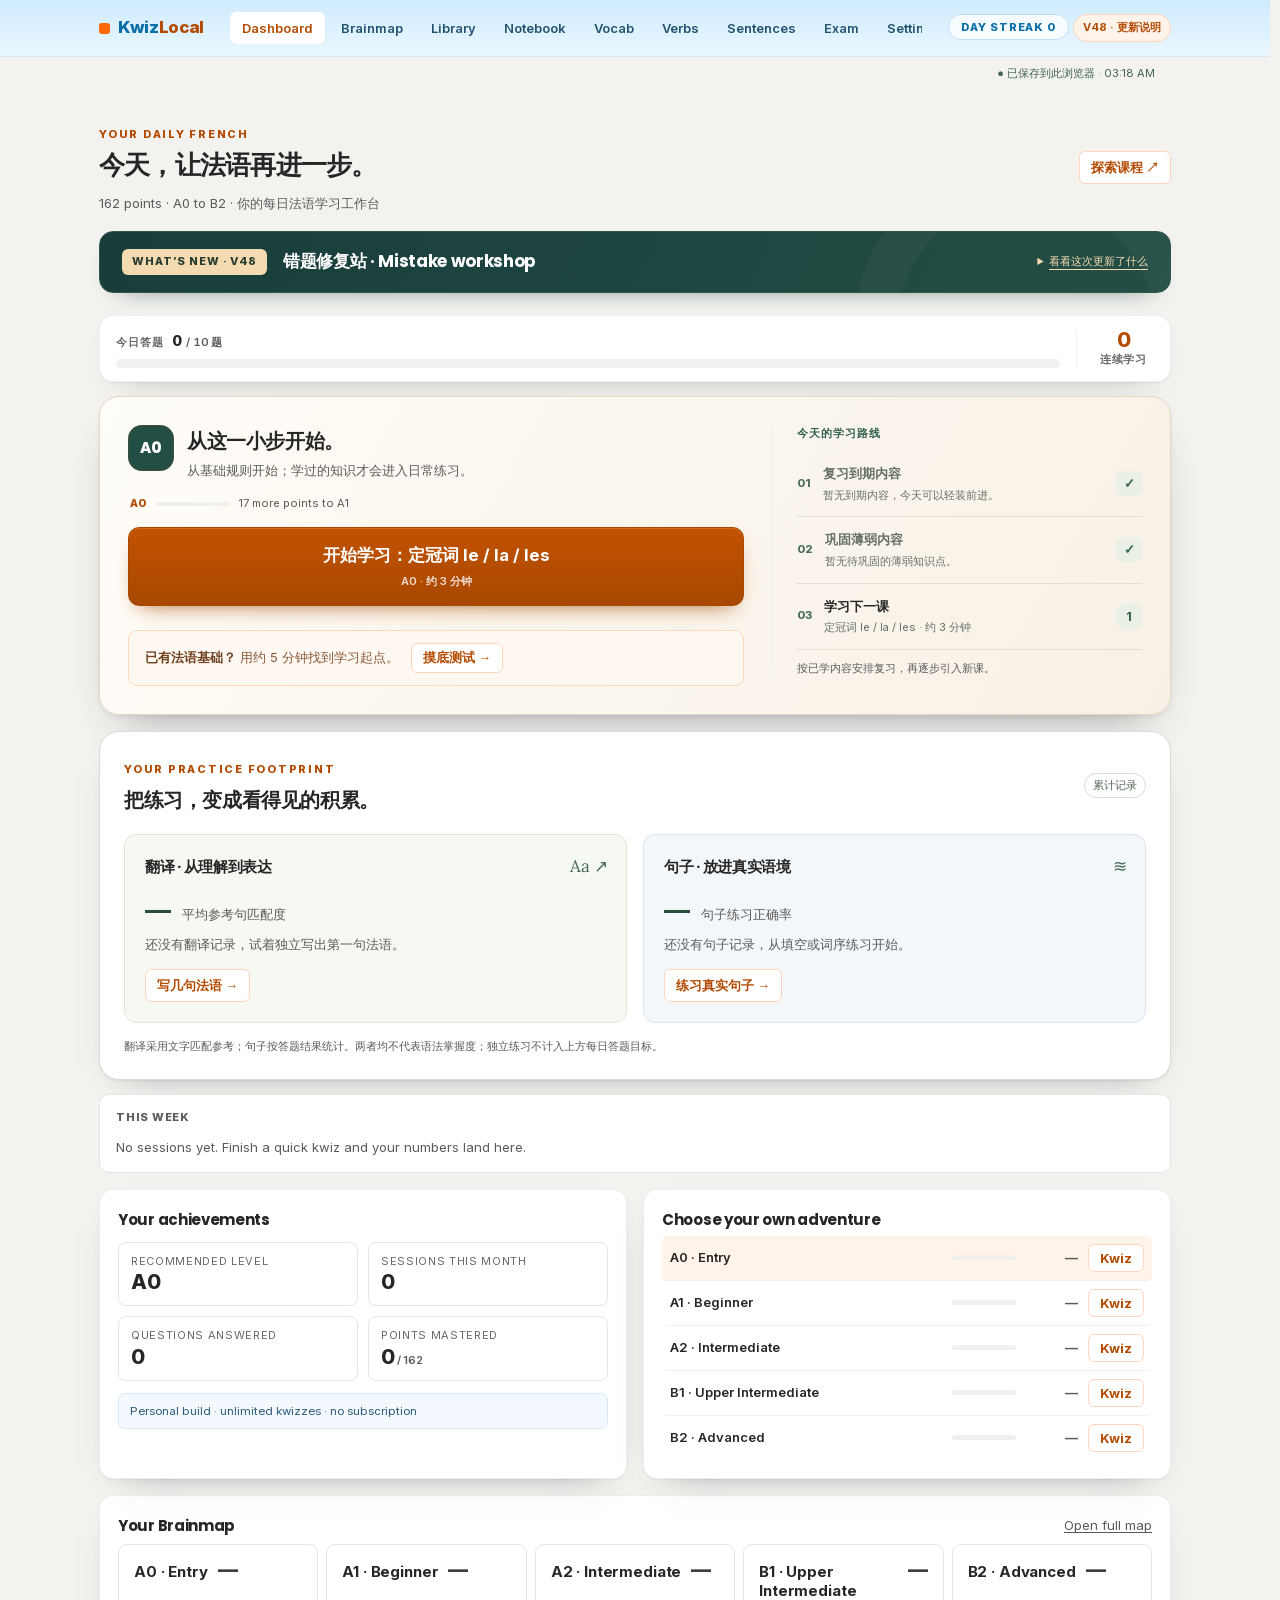
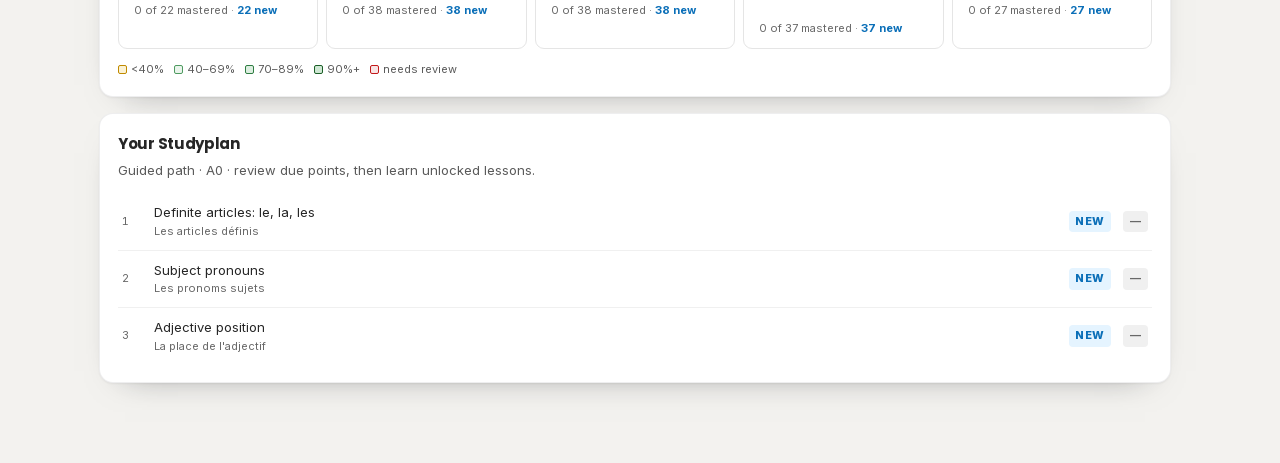
==== app/index.html @ 49bc28d7 "feat: ship study studio, practice progress, and mistake workshop" ====
<!DOCTYPE html>
<html lang="en">
<head>
<meta charset="UTF-8">
<meta name="viewport" content="width=device-width, initial-scale=1.0, viewport-fit=cover">
<meta name="theme-color" content="#F26500">
<meta name="description" content="Offline French grammar, vocabulary and conjugation practice.">
<meta name="apple-mobile-web-app-capable" content="yes">
<meta name="apple-mobile-web-app-status-bar-style" content="default">
<meta name="apple-mobile-web-app-title" content="KwizLocal">
<meta name="mobile-web-app-capable" content="yes">
<title>Kwiz Local — French</title>
<link rel="manifest" href="manifest.json">
<link rel="apple-touch-icon" href="icons/apple-touch-icon.png">
<link rel="icon" type="image/png" sizes="192x192" href="icons/icon-192.png">
<link rel="stylesheet" href="styles.css">
</head>
<body>
<header class="topbar">
  <div class="topbar-inner">
    <a class="logo" href="#/">
      <span class="logo-dot"></span>
      <span class="logo-text">Kwiz<span class="logo-accent">Local</span></span>
    </a>
    <nav class="nav">
      <a href="#/" data-nav="dashboard">Dashboard</a>
      <a href="#/brainmap" data-nav="brainmap">Brainmap</a>
      <a href="#/library" data-nav="library">Library</a>
      <a href="#/notebook" data-nav="notebook">Notebook</a>
      <a href="#/vocab" data-nav="vocab">Vocab</a>
      <a href="#/verbs" data-nav="verbs">Verbs</a>
      <a href="#/sentences" data-nav="sentences">Sentences</a>
      <a href="#/exam" data-nav="exam">Exam</a>
      <a href="#/settings" data-nav="settings">Settings</a>
    </nav>
    <div class="topbar-right">
      <span class="streak-chip" id="streakChip">DAY STREAK 0</span>
      <a href="#/settings" class="version-chip" id="versionChip" aria-label="版本与更新说明"></a>
    </div>
  </div>
</header>
<div class="save-status" id="saveStatus" role="status" aria-live="polite"></div>

<main id="app"></main>

<div id="tooltip" class="tooltip" hidden></div>
<div id="drawer" class="drawer" role="dialog" aria-modal="true" aria-labelledby="drawerTitle" tabindex="-1" hidden>
  <div class="drawer-head">
    <span id="drawerTitle"></span>
    <button class="icon-btn" id="drawerClose" aria-label="Close">×</button>
  </div>
  <div id="drawerBody" class="drawer-body"></div>
</div>
<div id="scrim" class="scrim" hidden></div>

<nav class="tabbar" id="tabbar" aria-label="Primary">
  <a href="#/" data-tab="dashboard">
    <svg viewBox="0 0 24 24" aria-hidden="true"><path d="M3 11l9-8 9 8v8a2 2 0 0 1-2 2h-4v-6H9v6H5a2 2 0 0 1-2-2z"/></svg>
    <span>Home</span>
  </a>
  <button type="button" data-tab-action="quick">
    <svg viewBox="0 0 24 24" aria-hidden="true"><path d="M8 5v14l11-7z"/></svg>
    <span>Practise</span>
  </button>
  <a href="#/library" data-tab="library">
    <svg viewBox="0 0 24 24" aria-hidden="true"><path d="M4 5h16v2H4zm0 6h16v2H4zm0 6h10v2H4z"/></svg>
    <span>Library</span>
  </a>
  <a href="#/notebook" data-tab="notebook">
    <svg viewBox="0 0 24 24" aria-hidden="true"><path d="M5 3h11a3 3 0 0 1 3 3v15H8a3 3 0 0 1-3-3zm3 2v11h9V6a1 1 0 0 0-1-1z"/></svg>
    <span>Notebook</span>
  </a>
  <button type="button" data-tab-action="more">
    <svg viewBox="0 0 24 24" aria-hidden="true"><path d="M6 10a2 2 0 1 0 0 4 2 2 0 0 0 0-4m6 0a2 2 0 1 0 0 4 2 2 0 0 0 0-4m6 0a2 2 0 1 0 0 4 2 2 0 0 0 0-4"/></svg>
    <span>More</span>
  </button>
</nav>

<div id="sheetScrim" class="scrim" hidden></div>
<div id="moreSheet" class="sheet" hidden>
  <div class="sheet-handle"></div>
  <div class="sheet-grid">
    <a href="#/brainmap"><b>Brainmap</b><span id="moreBrainmapCount">Your points, colour-coded</span></a>
    <a href="#/vocab"><b>Vocabulary</b><span id="moreVocabCount">words · flashcards · cloze</span></a>
    <a href="#/verbs"><b>Verbs</b><span>74 verbs × 7 tenses</span></a>
    <a href="#/sentences"><b>Sentences</b><span>13,869 real sentences</span></a>
    <a href="#/exam"><b>Exam</b><span>TCF-style timed test</span></a>
    <a href="#/settings"><b>Settings</b><span>Goal, export, import</span></a>
  </div>
</div>

<script src="release.js"></script>
<script src="coaching.js"></script>
<script src="data.js"></script>
<script src="extra.js"></script>
<script src="deep.js"></script>
<script src="zh.js"></script>
<script src="contrast.js"></script>
<script src="vocab.js"></script>
<script src="gloss.js"></script>
<script src="distract.js"></script>
<script src="verbs.js"></script>
<script src="curriculum.js"></script>
<script src="answer-matcher.js"></script>
<script src="engine.js"></script>
<script src="app.js"></script>
<script>
/* Service worker only works over http(s); skip it when opened as a file.

   A new build is cached but does NOT take over on its own — activating it
   would swap assets under a page that is halfway through a quiz. Instead the
   page offers a banner and the learner decides when to switch. */
if ("serviceWorker" in navigator && location.protocol.indexOf("http") === 0) {
  var updateBar = null;
  var applyingUpdate = false;
  navigator.serviceWorker.addEventListener("controllerchange", function () {
    if (applyingUpdate) location.reload();
  });

  function offerUpdate(worker) {
    if (!worker || !navigator.serviceWorker.controller) return;  // first install
    if (updateBar) return;
    updateBar = document.createElement("div");
    updateBar.className = "sw-update";
    updateBar.setAttribute("role", "status");
    updateBar.innerHTML = '<span>新版本已就绪 · A new version is ready.</span>'
      + '<button type="button" class="sw-update-go">Reload</button>'
      + '<button type="button" class="sw-update-later" aria-label="Dismiss">Later</button>';
    document.body.appendChild(updateBar);
    updateBar.querySelector(".sw-update-go").addEventListener("click", function () {
      applyingUpdate = true;
      this.disabled = true;
      this.textContent = "正在更新…";
      worker.postMessage({ type: "SKIP_WAITING" });
    });
    updateBar.querySelector(".sw-update-later").addEventListener("click", function () {
      updateBar.remove();
      updateBar = null;
    });
  }

  window.addEventListener("load", function () {
    navigator.serviceWorker.register("sw.js", { updateViaCache: "none" }).then(function (reg) {
      offerUpdate(reg.waiting);
      reg.addEventListener("updatefound", function () {
        var next = reg.installing;
        if (!next) return;
        next.addEventListener("statechange", function () {
          if (next.state === "installed") offerUpdate(next);
        });
      });
    }).catch(function () {});
  });
}
</script>
<script>
document.getElementById("versionChip").textContent = "V" + RELEASE.version + " · 更新说明";
renderSaveStatus();
</script>
</body>
</html>
---- app/styles.css ----
/* Typography follows Kwiziq: Inter for the interface, Lora (serif) for
   anything the learner reads as language content. The serif/sans split is
   what makes the two languages separate without shouting. */
@font-face{
  font-family:"Inter";font-style:normal;font-weight:100 900;font-display:swap;
  src:url("fonts/InterVariable.woff2") format("woff2");
}
@font-face{
  font-family:"Lora";font-style:normal;font-weight:400;font-display:swap;
  src:url("fonts/Lora-Regular-subset-latin-latin-extended.woff2") format("woff2");
}
@font-face{
  font-family:"Lora";font-style:italic;font-weight:400;font-display:swap;
  src:url("fonts/Lora-Italic-subset-latin-latin-extended.woff2") format("woff2");
}
@font-face{
  font-family:"Lora";font-style:normal;font-weight:700;font-display:swap;
  src:url("fonts/Lora-Bold-subset-latin-latin-extended.woff2") format("woff2");
}
@font-face{
  font-family:"Poppins";font-style:normal;font-weight:700;font-display:swap;
  src:url("fonts/Poppins-Bold.woff2") format("woff2");
}
@font-face{
  font-family:"Poppins";font-style:normal;font-weight:800;font-display:swap;
  src:url("fonts/Poppins-ExtraBold.woff2") format("woff2");
}

/* Reserve the scrollbar's width whether or not the page is tall enough to need
   one. The map is laid out in pixels from a measured width, so a scrollbar
   appearing after the first paint used to leave the canvas 10px too wide. */
html{scrollbar-gutter:stable}

:root{
  --brand:#ff6a00;          /* decoration only: dots, bars, borders */
  --brand-action:#C25200;   /* button fill — 4.67:1 with white text */
  --brand-ink:#B34A00;      /* brand-coloured text on white — 5.39:1 */
  --brand-dark:#A34500;
  --brand-soft:#FFF3EA;
  --brand-line:#FFD6BC;
  --ink:#262626;
  --ink2:#3d3d3d;
  --muted:#5A5A5A;
  --faint:#686868;
  --line:#e5e5e5;
  --line2:#f0f0f0;
  /* Warm neutral instead of cool grey: white cards read as paper on a desk
     rather than as cut-outs, and the brand orange sits on it without clashing. */
  --bg:#F3F2EF;
  --card:#FFFFFF;
  --green:#2E7D32;
  --green-soft:#EDF7EF;
  --red:#C2181A;
  --red-soft:#FDEDED;
  --yellow:#8A5D00;
  --yellow-soft:#FFF7E0;
  --blue:#0B6FB8;
  --blue-soft:#e5f4ff;
  --radius:14px;
  /* Two-part elevation: a hairline for the edge, a soft wide shadow for lift.
     One shadow alone either disappears or looks like a sticker. */
  --shadow:0 1px 2px rgba(20,24,29,.05), 0 14px 34px -26px rgba(20,24,29,.55);
  --shadow-lift:0 2px 4px rgba(20,24,29,.06), 0 22px 44px -26px rgba(20,24,29,.45);
  --font:"Inter","Helvetica Neue",-apple-system,"Segoe UI","PingFang SC","Microsoft YaHei",sans-serif;
  --font-head:"Poppins","Inter",-apple-system,"Segoe UI","PingFang SC","Microsoft YaHei",sans-serif;
  /* language content — French examples and their English glosses */
  --font-content:"Lora",Georgia,"Times New Roman",serif;

  /* Six steps. The file used to carry fourteen sizes between 9.5 and 19px,
     half a pixel apart, so nothing looked more important than anything else.
     Every size in this file now resolves to one of these. */
  --fs-1:11px;   /* labels, badges, meta */
  --fs-2:13px;   /* secondary copy */
  --fs-3:15px;   /* body */
  --fs-4:17px;   /* card titles, emphasis */
  --fs-5:20px;   /* section headings */
  --fs-6:26px;   /* page titles */
}
*{box-sizing:border-box}
/* V46 · Study studio: a visible release identity, quieter surfaces, and
   instructional feedback that reads as a lesson rather than an error wall. */
.version-chip{display:inline-block;white-space:nowrap;border:1px solid var(--brand-line);background:var(--brand-soft);color:var(--brand-ink);padding:4px 9px;border-radius:999px;font-size:var(--fs-1);font-weight:700}
.save-status{max-width:1072px;margin:8px auto 0;padding:0 16px;display:flex;justify-content:flex-end;gap:12px;color:#416552;font-size:var(--fs-1);min-height:22px}
.save-status.save-error{max-width:1120px;background:var(--red-soft);border:1px solid #E8B5B5;border-radius:10px;padding:10px 16px;color:var(--red);font-size:var(--fs-2);justify-content:space-between;flex-wrap:wrap}
.save-status a{text-decoration:underline;color:inherit;font-weight:700}
.studio-head{display:flex;align-items:center;justify-content:space-between;gap:20px}
.studio-eyebrow{font-size:var(--fs-1);font-weight:800;letter-spacing:.16em;color:var(--brand-ink)}
.release-card{position:relative;overflow:hidden;background:linear-gradient(115deg,#183D3A,#234E45);color:#fff;border:1px solid #31574D;border-radius:20px;padding:22px 28px;margin:0 0 22px;box-shadow:0 12px 28px -22px #173E36}
.release-card::after{content:"";position:absolute;right:-28px;top:-75px;width:260px;height:260px;border:42px solid #ffffff08;border-radius:50%;pointer-events:none}
.release-heading{display:flex;justify-content:space-between;align-items:center;gap:12px;position:relative;z-index:1}
.release-tag{background:#F4DAB1;color:#283D30;padding:4px 10px;border-radius:6px;font-size:var(--fs-1);font-weight:800;letter-spacing:.08em}
.release-date{font-size:var(--fs-1);color:#C0D4CA;font-variant-numeric:tabular-nums}
.release-card h2{font-size:var(--fs-5);color:#fff;margin:12px 0 4px}
.release-card p{font-size:var(--fs-2);color:#D5E3D9;margin:0 0 8px}
.release-card details{position:relative;z-index:1;font-size:var(--fs-2)}
.release-card summary{cursor:pointer;text-decoration:underline;text-underline-offset:4px;color:#F4DAB1;width:fit-content}
.release-card li{margin:6px 0;color:#E1ECE5}
.release-card ul{padding-left:20px;margin-bottom:0}
.container .hero{border:1px solid #E4D7C7;background:linear-gradient(120deg,#FFFDF8,#F7F0E5);border-radius:20px;padding:28px;box-shadow:var(--shadow-lift)}
.hero .avatar.lvl{background:#234E45;color:#fff;border-color:#234E45;border-radius:14px}
.coach-note{margin:18px 0;padding:20px;border:1px solid #C8DED4;border-left:4px solid #326A59;border-radius:12px;background:#F3F8F4;color:var(--ink);font-size:var(--fs-2);line-height:1.8}
.coach-kicker{color:#315F50;font-size:var(--fs-1);font-weight:800;letter-spacing:.08em}
.coach-note h3{font-size:var(--fs-4);margin:5px 0 10px}
.coach-note p{margin:8px 0;overflow-wrap:anywhere}
.coach-trap{color:#674A20;background:#FBF3E3;padding:10px 12px;border-radius:8px}
.coach-examples{display:grid;gap:10px;margin-top:14px}
.coach-examples>div{border-top:1px solid #D3E2D9;padding-top:10px}
.coach-examples [lang=fr],.coach-practice [lang=fr]{font-family:var(--font-content);font-size:var(--fs-3);display:block}
.coach-examples small{display:block;color:#4E6057;font-size:var(--fs-2);margin-top:4px}
.coach-practice{border-top:1px dashed #A8C6B7;margin-top:16px;padding-top:14px}
.coach-options{display:flex;gap:8px;flex-wrap:wrap}
.coach-practice small{font-size:var(--fs-1);color:#4E6057}
.coach-result{font-weight:600;color:#28533E}
.vocab-note{font-size:var(--fs-2);line-height:1.6;color:#566347;background:#F3F5ED;border-radius:8px;padding:9px 11px;margin:10px 0}
@media(max-width:700px){
  .version-chip{font-size:var(--fs-1);padding:3px 7px}
  .studio-head{align-items:flex-start;flex-direction:column;gap:10px}
  .release-card{padding:18px;border-radius:16px;margin-bottom:16px}
  .container .hero{padding:20px;border-radius:16px}
  .coach-note{padding:14px}
  .save-status{margin-top:6px;justify-content:flex-start}
}
[hidden]{display:none !important}
html,body{margin:0;padding:0}
body{
  background:var(--bg);color:var(--ink);font-family:var(--font);
  font-size:var(--fs-3);line-height:1.6;-webkit-font-smoothing:antialiased;
  overflow-x:hidden;
}
a{color:var(--blue);text-decoration:none}
/* An inline link in the middle of a sentence is still a link; without the
   underline it is just blue words. */
a.small,.kwiz-card a:not(.btn):not(.res-study),.feedback a,.ctx-note a{
  text-decoration:underline;text-underline-offset:2px;
}
button{font-family:inherit}
button:focus{outline:none}
button:focus-visible{outline:2px solid #FFB27A;outline-offset:2px}

/* French mentioned inside English prose. Kwiziq's trick: the switch is made
   by *typeface*, not by colour — serif italic inside sans-serif roman reads
   as "this is the other language". The ink stays dark so the French never
   looks like a de-emphasised footnote. */
.fr-inline{
  font-family:var(--font-content);
  font-style:italic;
  font-weight:500;
  color:var(--ink);
  letter-spacing:.005em;
}
/* Chinese subtitle under a point title. */
.t-zh{
  font-size:var(--fs-2);color:var(--faint);margin-top:2px;
  letter-spacing:0;font-weight:500;line-height:1.4;
}
h1,h2,h3,h4{margin:0;letter-spacing:-.02em}
h1{font-size:var(--fs-6);font-weight:800;font-family:var(--font-head);letter-spacing:-.03em}
h2{font-size:var(--fs-5);font-weight:700;font-family:var(--font-head);letter-spacing:-.02em}
h3{font-size:var(--fs-4);font-weight:700;font-family:var(--font-head)}
p{margin:0 0 12px}
.muted{color:var(--muted)}
.small{font-size:var(--fs-2);color:var(--muted)}
.tiny{font-size:var(--fs-1);color:var(--faint)}

/* ---------- top bar ---------- */
.topbar{
  background:linear-gradient(180deg,#CFEBFF 0%,#EAF7FF 100%);
  border-bottom:1px solid #D7E9F5;position:sticky;top:0;z-index:30;
}
.topbar-inner{
  max-width:1120px;margin:0 auto;height:56px;padding:0 24px;
  display:flex;align-items:center;gap:26px;
}
.logo{display:flex;align-items:center;gap:8px;color:#0A6FA8;font-weight:800;font-size:var(--fs-4);letter-spacing:-.02em}
.logo:hover{text-decoration:none}
.logo-dot{width:11px;height:11px;border-radius:3px;background:var(--brand);display:inline-block}
.logo-accent{color:var(--brand-ink)}
/* The nav strip is the first thing that overflows when nine items, a logo and
   the streak chip share one bar. Letting it shrink and scroll keeps the page
   itself from ever scrolling sideways. */
.nav{display:flex;gap:4px;flex:1;min-width:0;overflow-x:auto;scrollbar-width:none;-ms-overflow-style:none}
.nav::-webkit-scrollbar{display:none}
.nav a{
  color:#24536E;font-size:var(--fs-2);font-weight:600;padding:6px 12px;border-radius:6px;white-space:nowrap;
}
.nav a:hover{background:rgba(255,255,255,.65);text-decoration:none}
.nav a.active{background:#fff;color:var(--brand-ink);box-shadow:var(--shadow)}
.streak-chip{
  white-space:nowrap;font-size:var(--fs-1);font-weight:800;letter-spacing:.08em;color:#0A6FA8;
  background:rgba(255,255,255,.75);border:1px solid #BFDDF2;border-radius:20px;padding:5px 12px;
}

/* ---------- layout ---------- */
.container{max-width:1120px;margin:0 auto;padding:28px 24px 80px}
/* Left-aligned: the cards below start at the left edge, and a centred title
   above left-aligned content reads as a different, older layer. */
.page-head{text-align:left;margin:6px 0 18px}
.page-head p{color:var(--muted);font-size:var(--fs-2);margin:6px 0 0}
.card{
  background:var(--card);border:1px solid rgba(20,24,29,.07);border-radius:var(--radius);
  padding:18px;box-shadow:var(--shadow);
}
.grid2{display:grid;grid-template-columns:minmax(0,1fr) minmax(0,1fr);gap:16px}
.grid3{display:grid;grid-template-columns:repeat(3,minmax(0,1fr));gap:16px}
.section-gap{margin-top:16px}

/* ---------- buttons ---------- */
.btn{
  display:inline-flex;align-items:center;justify-content:center;gap:8px;
  background:var(--brand-action);color:#fff;border:1px solid var(--brand-action);
  border-radius:6px;padding:9px 18px;font-size:var(--fs-2);font-weight:700;cursor:pointer;
  transition:background .12s,border-color .12s;
}
.btn:hover{background:var(--brand-dark);border-color:var(--brand-dark)}
/* A disabled primary button has to look inert. At 45% opacity the orange was
   still the most prominent thing on the screen, so people tapped it and
   nothing happened. */
.btn:disabled{opacity:.5;filter:grayscale(1);box-shadow:none;cursor:not-allowed}
.btn.ghost{background:#fff;color:var(--brand-ink);border-color:var(--brand-line)}
.btn.ghost:hover{background:var(--brand-soft)}
.btn.subtle{background:#fff;color:var(--ink2);border-color:var(--line)}
.btn.subtle:hover{background:var(--line2)}
.btn.sm{padding:5px 11px;font-size:var(--fs-2)}
.btn.block{width:100%}
.icon-btn{
  background:none;border:none;font-size:var(--fs-5);line-height:1;color:var(--muted);cursor:pointer;padding:2px 6px;
}
.icon-btn:hover{color:var(--ink)}

/* ---------- daily goal bar ---------- */
.todaybar{
  display:flex;align-items:center;gap:16px;background:#fff;border:1px solid rgba(20,24,29,.07);
  border-radius:var(--radius);padding:13px 16px;margin-bottom:10px;box-shadow:var(--shadow);
}
/* Where the current level ends. Deliberately quieter than the today bar: it
   is a horizon, not a task. */
.lvl-progress{
  display:flex;align-items:center;gap:9px;
  margin:0 0 14px;padding:0 2px;
  font-size:var(--fs-1);color:var(--muted);
}
.lvl-progress .lvl-now{
  flex:none;font-weight:800;letter-spacing:.04em;color:var(--brand-ink);
}
.lvl-progress .lvl-track{
  flex:none;width:74px;height:4px;border-radius:2px;background:var(--line2);overflow:hidden;
}
.lvl-progress .lvl-track i{
  display:block;height:100%;border-radius:2px;background:var(--brand);transition:width .3s ease;
}
.lvl-progress .lvl-note{min-width:0;overflow:hidden;text-overflow:ellipsis;white-space:nowrap}

.todaybar .goal{flex:1;min-width:0}
.todaybar .goal-head{display:flex;align-items:baseline;gap:8px;margin-bottom:6px}
.todaybar .label{font-size:var(--fs-1);font-weight:800;letter-spacing:.1em;color:var(--faint)}
.todaybar .goal-num{font-size:var(--fs-3);font-weight:800;color:var(--ink);font-variant-numeric:tabular-nums;letter-spacing:-.01em}
.todaybar .goal-num small{font-size:var(--fs-1);font-weight:600;color:var(--muted)}
.todaybar .goal-check{
  margin-left:auto;font-size:var(--fs-1);font-weight:800;color:#1F6B28;
  background:#E4F3E6;border-radius:999px;padding:2px 9px;white-space:nowrap;
}
.todaybar .track{height:9px;background:var(--line2);border-radius:999px;overflow:hidden}
.todaybar .fill{
  display:block;height:9px;border-radius:999px;transition:width .35s;
  background:linear-gradient(90deg,#FF8A3D 0%,#C25200 100%);
}
.todaybar.done .fill{background:linear-gradient(90deg,#5FB56F 0%,#2E7D32 100%)}
.todaybar .streak-box{
  display:flex;flex-direction:column;align-items:center;justify-content:center;
  padding-left:16px;border-left:1px solid var(--line2);min-width:78px;
}
.todaybar .streak-num{font-size:var(--fs-5);font-weight:800;line-height:1.1;color:var(--brand-ink)}
.todaybar .streak-lbl{font-size:var(--fs-1);font-weight:700;letter-spacing:.06em;color:var(--faint);text-transform:uppercase}

/* ---------- legacy streak bar (kept for other views) ---------- */
.streakbar{
  display:flex;align-items:center;gap:12px;background:#fff;border:1px solid var(--line);
  border-radius:8px;padding:9px 14px;margin-bottom:14px;
}
.streakbar .label{font-size:var(--fs-1);font-weight:800;letter-spacing:.1em;color:var(--faint)}
.streakbar .track{flex:1;height:6px;background:var(--line2);border-radius:3px;overflow:hidden}
.streakbar .fill{height:6px;background:var(--brand);border-radius:3px;transition:width .3s}
.streakbar .count{font-size:var(--fs-2);font-weight:700;color:var(--ink2)}

/* ---------- kwizbot ---------- */
.kwizbot{
  display:flex;gap:14px;align-items:flex-start;background:#F7FBF3;border:1px solid #DCEBD2;
  border-radius:var(--radius);padding:16px 18px;
}
.avatar{
  width:46px;height:46px;border-radius:50%;background:#DDEBD0;color:#3E7A4C;flex:none;
  display:grid;place-items:center;font-weight:800;font-size:var(--fs-4);
}
/* The level, not a brand initial: the first thing you see should tell you
   where you are. */
.avatar.lvl{
  background:linear-gradient(150deg,#FFE2C9,#FFD0A8);
  color:#8A3B00;font-family:var(--font-head);font-size:var(--fs-3);letter-spacing:.02em;
  box-shadow:inset 0 0 0 1px rgba(196,90,10,.16);
}
.kwizbot .body{flex:1;min-width:0}
.kwizbot .hello{font-weight:800;font-size:var(--fs-3);margin-bottom:2px}
.kwizbot p{font-size:var(--fs-2);color:#4E6353;margin:0}
.kwizbot .actions{display:flex;align-items:center;gap:10px;margin-top:10px;flex-wrap:wrap}

/* ---------- dashboard hero ----------
   One card, one primary button. Everything else on the first screen is either
   the daily goal or a ranked reason to do something different. */
.hero{
  padding:18px 18px 16px;margin-top:14px;display:grid;grid-template-columns:minmax(0,1fr);gap:16px;
  /* The one warm surface on the page: it is where the day starts. */
  background:
    radial-gradient(120% 140% at 0% 0%, #FFE7D2 0%, rgba(255,231,210,0) 62%),
    linear-gradient(180deg,#FFFFFF 0%,#FFFDFB 100%);
  border-color:#F1E1D1;
  box-shadow:var(--shadow-lift);
}
.hero-left{min-width:0}
.hero-side{min-width:0}
.hero-top{display:flex;gap:13px;align-items:flex-start;margin-bottom:14px}
.hero-copy{flex:1;min-width:0}
.hero-copy .hello{font-weight:700;font-size:var(--fs-5);margin-bottom:3px;font-family:var(--font-head);letter-spacing:-.02em}
.hero-copy p{font-size:var(--fs-2);color:var(--muted);margin:0}
.btn.block{
  width:100%;display:flex;align-items:center;justify-content:center;gap:9px;
  font-size:var(--fs-4);padding:15px 18px;border-radius:11px;
  background:linear-gradient(180deg,#C25200 0%,#A84800 100%);
  border-color:#A84800;
  box-shadow:0 10px 22px -12px rgba(168,72,0,.9), inset 0 1px 0 rgba(255,255,255,.16);
}
.btn.block:hover{background:linear-gradient(180deg,#B54B00 0%,#993F00 100%)}
.btn.block:active{transform:translateY(1px)}
.btn.block small{font-size:var(--fs-1);font-weight:600;opacity:.82;letter-spacing:0}
.hero-sub{display:flex;gap:10px;margin-top:10px;flex-wrap:wrap}
.hero-sub .btn{flex:1;justify-content:center;min-width:130px}
.next-steps{margin-top:16px;border-top:1px solid var(--line2);padding-top:14px}
.ns-title{
  font-size:var(--fs-1);font-weight:800;letter-spacing:.08em;text-transform:uppercase;
  color:var(--faint);margin-bottom:4px;
}
/* These are navigation, not body text: without an edge they read as a sentence
   with an arrow at the end. */
.next-step{
  display:flex;align-items:center;justify-content:space-between;gap:10px;width:100%;
  background:#fff;border:1px solid var(--line);border-radius:10px;padding:10px 12px;margin:0 0 8px;
  font:inherit;font-size:var(--fs-2);color:var(--ink);text-align:left;cursor:pointer;
  transition:border-color .12s,background .12s,transform .08s;
}
.next-step:last-child{margin-bottom:0}
.next-step:hover{border-color:var(--brand-line);background:#FFFCFA}
.next-step:active{transform:translateY(1px)}
.next-step .ns-body{display:flex;flex-direction:column;gap:1px;min-width:0}
.next-step .ns-body b{font-size:var(--fs-2);font-weight:600}
.next-step .ns-body small{font-size:var(--fs-1);color:var(--faint)}
.next-step .ns-go{color:var(--faint);font-weight:700}
.ns-empty{margin:8px 0 0;font-size:var(--fs-2);color:var(--faint);line-height:1.5}
.hero .firstrun{margin:14px 0 0}

/* On a wide screen the hero was a single 1100px column with a 1100px button.
   Two columns put the action and the ranked alternatives side by side. */
@media (min-width:860px){
  .hero{grid-template-columns:minmax(0,1.25fr) minmax(0,0.75fr);gap:28px;align-items:start}
  .hero-side{border-left:1px solid var(--line2);padding-left:24px}
  .hero .next-steps{margin-top:0;border-top:none;padding-top:0}
}

/* ---------- stat tiles ---------- */
.stat-grid{display:grid;grid-template-columns:minmax(0,1fr) minmax(0,1fr);gap:10px;margin-top:10px}
.stat{border:1px solid var(--line);border-radius:8px;padding:10px 12px}
.stat .k{font-size:var(--fs-1);letter-spacing:.06em;color:var(--faint);text-transform:uppercase}
.stat .v{font-size:var(--fs-5);font-weight:800;letter-spacing:-.02em;line-height:1.25}
.stat .v small{font-size:var(--fs-1);font-weight:600;color:var(--muted);white-space:nowrap}

/* ---------- level list ---------- */
.level-row{
  display:flex;align-items:center;gap:10px;padding:8px 8px;border-bottom:1px solid var(--line2);
  border-radius:5px;cursor:pointer;
}
.level-row:last-child{border-bottom:none}
.level-row:hover{background:#FAFBFC}
.level-row.current{background:var(--brand-soft)}
.level-row .name{flex:1;min-width:0;font-size:var(--fs-2);font-weight:600;overflow:hidden;text-overflow:ellipsis}
.level-row .name span{font-weight:400;color:var(--muted)}
.level-row .pct{font-size:var(--fs-2);font-weight:700;font-variant-numeric:tabular-nums;min-width:52px;text-align:right}
.level-row .pct.low{color:var(--muted)}
.mini-bar{width:64px;height:5px;background:var(--line2);border-radius:3px;overflow:hidden}
.mini-bar span{display:block;height:5px;background:var(--green);border-radius:3px}

/* ---------- study plan ---------- */
.plan-list{margin-top:8px}
.plan-item{
  display:flex;align-items:center;gap:12px;padding:9px 4px;border-bottom:1px solid var(--line2);
}
.plan-item:last-child{border-bottom:none}
.plan-item .idx{width:20px;font-size:var(--fs-1);color:var(--faint);font-variant-numeric:tabular-nums}
.plan-item .title{flex:1;min-width:0;font-size:var(--fs-2)}
.plan-item .title small{display:block;color:var(--faint);font-size:var(--fs-1)}
.badge{
  display:inline-block;font-size:var(--fs-1);font-weight:800;letter-spacing:.06em;padding:2px 6px;
  border-radius:4px;background:var(--line2);color:var(--muted);text-transform:uppercase;
}
.badge.new{background:var(--blue-soft);color:var(--blue)}
.badge.weak{background:var(--red-soft);color:var(--red)}
.badge.due{background:var(--yellow-soft);color:var(--yellow)}
.badge.ok{background:var(--green-soft);color:var(--green)}
.badge.locked{background:#EFEFEF;color:#6B6B6B}

/* A point you cannot start yet: readable, obviously not the next thing. */
.lib-card[data-locked]{opacity:.62}
.lib-card[data-locked] .t{color:var(--muted)}
.score-chip{
  font-size:var(--fs-1);font-weight:700;font-variant-numeric:tabular-nums;
  padding:2px 7px;border-radius:4px;background:var(--line2);color:var(--ink2);
}

/* ---------- brainmap ---------- */
.map-wrap{position:relative;background:#fff;border:1px solid var(--line);border-radius:var(--radius);padding:12px}

/* The band above the canvas when you are inside a level: one percentage, and
   a bar that splits the points into mastered / getting there / needs work /
   not started. The number answers "how much", the bar answers "what is left". */
.map-sum{
  border:1px solid var(--line);border-radius:12px;background:#fff;
  padding:13px 15px;margin:2px 0 12px;
}
.ms-head{display:flex;align-items:flex-start;justify-content:space-between;gap:12px}
.ms-title{font-size:var(--fs-3);font-weight:700;color:var(--ink);line-height:1.25;letter-spacing:-.01em}
.ms-title small{
  display:block;font-size:var(--fs-1);font-weight:600;color:var(--faint);
  letter-spacing:.03em;margin-top:2px;
}
.ms-pct{
  flex:none;font-size:var(--fs-5);font-weight:800;color:var(--ink);
  font-variant-numeric:tabular-nums;letter-spacing:-.03em;line-height:1;text-align:right;
}
.ms-pct small{
  display:block;font-size:var(--fs-1);font-weight:700;color:var(--faint);
  letter-spacing:.05em;text-transform:uppercase;margin-top:3px;
}
.ms-bar{
  display:flex;height:9px;border-radius:999px;overflow:hidden;
  background:var(--line2);margin:11px 0 9px;
}
.ms-bar i{display:block;flex:none;height:100%}
.ms-bar .m-mastered{background:#1B5E27}
.ms-bar .m-learning{background:#4E9A60}
.ms-bar .m-weak{background:#C08A00}
.ms-bar .m-unseen{background:#DDE1E6}
.ms-meta{font-size:var(--fs-1);color:var(--muted);line-height:1.45}
.ms-meta b{color:var(--ink2);font-weight:800}
.ms-meta b.w{color:var(--red)}
.ms-meta b.d{color:var(--yellow)}
.ms-go{margin-top:10px}

/* ---------- brainmap: level and category cards ---------- */
.bmap-levels{display:grid;gap:10px}
.bmap-levels.compact{grid-template-columns:repeat(auto-fit,minmax(150px,1fr));gap:8px}
.bmap-lv{
  display:flex;flex-direction:column;gap:7px;width:100%;min-width:0;text-align:left;
  padding:13px 15px;border:1px solid var(--line);border-radius:9px;background:#fff;
  font-family:inherit;cursor:pointer;transition:border-color .12s,background .12s;
}
.bmap-lv:hover,.bmap-lv:focus-visible{border-color:var(--brand);background:#FFFCFA}
.bmap-lv-top{display:flex;align-items:baseline;justify-content:space-between;gap:10px}
.bmap-lv-top b{
  flex:1;min-width:0;font-size:var(--fs-3);font-weight:700;color:var(--ink);letter-spacing:-.01em;
}
.bmap-lv-top em{
  font-style:normal;font-size:var(--fs-5);font-weight:800;color:var(--ink2);
  font-variant-numeric:tabular-nums;letter-spacing:-.02em;
}
.bmap-lv-bar{display:flex;height:7px;border-radius:4px;overflow:hidden;background:var(--line2)}
.bmap-lv-bar i{display:block;height:100%}
.bmap-lv-meta{font-size:var(--fs-1);color:var(--faint);overflow-wrap:anywhere}
.bmap-lv-meta .weak{color:var(--red);font-weight:700}
.bmap-lv-meta .new{color:var(--blue);font-weight:700}
.bmap-lv-meta .due{color:var(--yellow);font-weight:700}

@media (max-width:700px){
  .bmap-lv{padding:14px 15px}
  .bmap-lv-top b{font-size:var(--fs-3)}
  .bmap-lv-meta{font-size:var(--fs-2)}
}
.map-toolbar{display:flex;align-items:center;gap:12px;margin-bottom:8px;flex-wrap:wrap}
.map-toolbar .spacer{flex:1}
/* ---- the map: one canvas per zoom level --------------------------------
   Cells are positioned in pixels by a mosaic, so the page needs a measured
   width — paintMap() does that after the markup is in place. Area is
   proportional to the amount of material, colour is the score. */
.map-host{position:relative;overflow:hidden}
.map-canvas{
  position:relative;border-radius:12px;
  background:transparent;overflow:hidden;margin:0 auto;
}
.map-tile{
  position:absolute;box-sizing:border-box;overflow:hidden;
  /* Top-aligned, not centred: when the content is taller than the cell,
     centring cuts the title in half at the top edge. Anchored at the top, the
     worst case is a lost detail line at the bottom. */
  display:flex;flex-direction:column;justify-content:flex-start;gap:3px;
  border:0;border-radius:10px;font-family:inherit;text-align:left;cursor:pointer;
  box-shadow:inset 0 0 0 1px rgba(20,24,29,.045);
  transition:filter .12s ease,transform .08s ease;
}
.map-tile:hover{filter:brightness(.975)}
.map-tile:active{transform:scale(.995)}
.map-tile:focus-visible{outline:2px solid var(--brand-ink);outline-offset:-2px}

.map-tile .mt-name{
  /* flex:none, or the column flex shrinks the title to fit and clips it to a
     sliver — 8px tall for a one-line title, which is how "Reflexive verbs"
     came out as a smear of pixels. */
  flex:none;min-width:0;font-weight:700;line-height:1.18;letter-spacing:-.01em;
  display:-webkit-box;-webkit-line-clamp:2;-webkit-box-orient:vertical;overflow:hidden;
  /* A 55px cell cannot hold "Expressions" on one line, and a word that will not
     wrap is clipped mid-word — which reads as a different word. */
  overflow-wrap:anywhere;
}
/* The number is the tile's reason to exist, so it is set as a figure: tight
   leading, tabular digits, and the percent sign dropped to a caption so "61%"
   reads as one object rather than two. */
.map-tile .mt-score{
  flex:none;display:block;font-weight:800;line-height:1;letter-spacing:-.035em;
  font-variant-numeric:tabular-nums;
}
.map-tile .mt-score .pc{
  font-size:.5em;font-weight:700;letter-spacing:0;margin-left:1px;opacity:.65;
}
.map-tile .mt-score.is-none{opacity:.4;font-weight:700}

/* The same number as a length, pinned to the bottom of the tile with the
   detail under it. Without it a tile was a title at the top, a figure in the
   middle and 100px of nothing below. */
.map-tile .mt-bar{
  flex:none;display:block;width:100%;height:5px;border-radius:3px;margin-top:10px;
  background:rgba(20,24,29,.13);overflow:hidden;
}
.map-tile .mt-bar i{display:block;height:100%;border-radius:3px;min-width:0}

.map-tile .mt-sub,
.map-tile .mt-meta{
  flex:none;font-size:var(--fs-1);opacity:.72;line-height:1.3;overflow:hidden;
}
.map-tile .mt-sub{white-space:nowrap;text-overflow:ellipsis}
.map-tile .mt-meta{
  display:-webkit-box;-webkit-line-clamp:2;-webkit-box-orient:vertical;
}

/* Size carries the hierarchy, because a 60px cell cannot hold a 26px figure. */
.map-tile.d-full .mt-name{font-size:var(--fs-4);-webkit-line-clamp:2}
.map-tile.d-full .mt-score{font-size:calc(var(--fs-6) * 1.25);margin-top:6px}
.map-tile.d-full .mt-bar{height:6px;margin-top:14px}
.map-tile.d-mid .mt-name{font-size:var(--fs-2);-webkit-line-clamp:3}
.map-tile.d-mid .mt-score{font-size:var(--fs-5);margin-top:4px}
.map-tile.d-mid .mt-bar{height:5px}
.map-tile.d-small .mt-name{font-size:var(--fs-1);-webkit-line-clamp:2}
.map-tile.d-small .mt-score{font-size:var(--fs-3);margin-top:2px}
.map-tile.d-small .mt-bar{height:4px;margin-top:6px}

.legend{
  display:flex;gap:10px;flex-wrap:wrap;font-size:var(--fs-1);color:var(--muted);
  align-items:center;margin-top:12px;row-gap:6px;
}
.legend span{display:inline-flex;align-items:center;gap:4px;white-space:nowrap}
.legend i{
  width:9px;height:9px;border-radius:2px;display:inline-block;flex:none;
  border:1px solid transparent;box-sizing:border-box;
}

/* ---------- tooltip / drawer ---------- */
.tooltip{
  position:fixed;z-index:60;background:#14181D;color:#fff;font-size:var(--fs-1);line-height:1.5;
  padding:7px 10px;border-radius:6px;pointer-events:none;max-width:240px;box-shadow:0 4px 14px rgba(0,0,0,.18);
}
.tooltip b{display:block;font-size:var(--fs-2);margin-bottom:2px}
.drawer{
  position:fixed;top:0;right:0;bottom:0;width:340px;background:#fff;z-index:70;
  border-left:1px solid var(--line);box-shadow:-8px 0 30px rgba(20,24,29,.10);
  display:flex;flex-direction:column;
}
.drawer-head{
  display:flex;align-items:center;justify-content:space-between;gap:10px;
  padding:16px 18px;border-bottom:1px solid var(--line);font-weight:800;font-size:var(--fs-3);
}
.drawer-body{padding:18px;overflow-y:auto;flex:1}
.drawer-body h4{font-size:var(--fs-2);text-transform:uppercase;letter-spacing:.08em;color:var(--faint);margin:18px 0 6px}
.drawer-body .rule{font-size:var(--fs-2);line-height:1.7}
.drawer-body .ex{font-size:var(--fs-2);padding:7px 0;border-bottom:1px solid var(--line2)}
.drawer-body .ex:last-child{border-bottom:none}
.drawer-body .ex b{font-weight:650}
.drawer-body .ex span{display:block;color:var(--muted);font-size:var(--fs-2)}
.drawer-body .ex .ex-fr{font-weight:650;line-height:1.7;font-family:var(--font-content)}
.ex-fr .w,.passage-fr .w{
  font:inherit;font-weight:inherit;color:inherit;background:none;border:none;
  padding:0 1px;margin:0;cursor:pointer;border-bottom:1px dotted transparent;
  border-radius:2px;
}
.ex-fr .w:hover,.passage-fr .w:hover{color:var(--brand-dark);border-bottom-color:var(--brand)}
.ex-fr .w:active,.passage-fr .w:active{background:var(--brand-soft)}

/* gloss popover (tap a French word) */
.gloss-pop{
  position:fixed;z-index:210;max-width:250px;
  background:#fff;border:1px solid var(--line);border-radius:9px;
  box-shadow:0 8px 26px rgba(20,24,29,.16);padding:8px 11px;
  font-size:var(--fs-2);line-height:1.5;
}
.gloss-pop b{display:block;font-size:var(--fs-2);color:var(--ink);margin-bottom:2px;font-weight:750}
.gloss-pop span{color:var(--ink2)}
.gloss-pop span.muted{color:var(--faint);font-style:italic}
/* Why this point is (or is not) the next thing to do. */
/* Coverage / mastery / review, under the title. */
/* A note for Chinese speakers: only where the two languages genuinely differ.
   Deliberately not styled like an error — it is context, not a correction. */
.contrast-note{
  margin:8px 0;padding:8px 11px;border-radius:6px;
  background:#F6F3FB;border-left:3px solid #9C8AC4;
  font-size:var(--fs-2);line-height:1.65;color:#3E3355;
}
.contrast-note b{
  display:block;font-size:var(--fs-1);letter-spacing:.02em;
  color:#6B5A96;margin-bottom:2px;font-weight:700;
}

.drawer-stats{
  margin:0 0 2px;font-size:var(--fs-1);color:var(--faint);
  font-variant-numeric:tabular-nums;
}

.drawer-why{
  margin:8px 0 2px;padding:7px 10px;border-radius:6px;
  background:#F3F9FE;border-left:3px solid #9CC9E8;
  font-size:var(--fs-2);line-height:1.5;color:#2A5A78;
}
.drawer-why.beyond{background:#FFF7E0;border-left-color:var(--yellow);color:#5C410A}

.drawer-actions{display:flex;gap:8px;margin-top:18px;flex-wrap:wrap}
.scrim{position:fixed;inset:0;background:rgba(20,24,29,.25);z-index:65}

/* ---------- kwiz ---------- */
.kwiz-wrap{max-width:720px;margin:0 auto}
/* One segment per question: the count is a number, the segments are a shape.
   At ten questions the shape says "near the end" without reading anything. */
.kwiz-top{display:flex;align-items:center;gap:11px;margin-bottom:14px;font-size:var(--fs-1);color:var(--faint)}
.kt-count{flex:none;font-weight:800;font-size:var(--fs-2);color:var(--ink2);font-variant-numeric:tabular-nums}
.kt-segs{flex:1;min-width:0;display:flex;gap:3px}
.kt-segs i{flex:1;min-width:3px;height:5px;border-radius:3px;background:var(--line2);transition:background .2s}
.kt-segs i.done{background:var(--brand)}
.kt-segs i.now{background:var(--brand-line)}
.kt-tag{
  flex:none;max-width:46%;font-weight:600;
  overflow:hidden;text-overflow:ellipsis;white-space:nowrap;
}
.kwiz-card{background:#fff;border:1px solid rgba(20,24,29,.07);border-radius:var(--radius);padding:26px 26px 22px;box-shadow:var(--shadow-lift)}
.kwiz-kicker{font-size:var(--fs-1);font-weight:800;letter-spacing:.1em;color:var(--brand-ink);text-transform:uppercase;margin-bottom:8px}
.retry-badge{
  display:inline-block;background:#FFF3EA;border:1px solid var(--brand-line);
  color:var(--brand-dark);border-radius:4px;padding:1px 5px;margin-right:4px;
  letter-spacing:.06em;
}
.kwiz-prompt{font-size:var(--fs-5);line-height:1.65;font-weight:600;margin-bottom:18px}
.kwiz-prompt .blank{color:var(--brand-ink)}
/* Accent keys under a French input. Small on purpose: they are a shortcut,
   not a keyboard. */
.accent-bar{
  display:flex;flex-wrap:wrap;gap:5px;margin-top:7px;
}
.accent-key{
  min-width:34px;min-height:34px;padding:0 6px;
  border:1px solid var(--line);border-radius:7px;
  background:#fff;color:var(--ink2);
  font-family:var(--font-content);font-size:var(--fs-4);line-height:1;
  cursor:pointer;-webkit-tap-highlight-color:transparent;
}
.accent-key:hover{background:#F1F6FB;border-color:#B9D4E8}
.accent-key:active{background:#E4EFF8}

.answer-input{
  width:100%;font-size:var(--fs-4);padding:12px 14px;border:1.5px solid var(--line);border-radius:8px;
  outline:none;font-family:inherit;background:#fff;
}
.answer-input:focus{border-color:var(--brand);box-shadow:0 0 0 3px var(--brand-soft)}
.options{display:grid;gap:8px}
.option{
  text-align:left;background:#fff;border:1.5px solid var(--line);border-radius:8px;
  padding:11px 14px;font-size:var(--fs-3);cursor:pointer;transition:border-color .12s,background .12s;
  display:flex;align-items:flex-start;line-height:1.45;
}
.option .opt-key{
  flex:none;display:inline-flex;align-items:center;justify-content:center;
  width:19px;height:19px;border-radius:4px;background:var(--line2);
  font-size:var(--fs-1);font-weight:800;color:var(--muted);margin-right:9px;margin-top:2px;
  transition:background .12s,color .12s;
}
.option:hover .opt-key{background:#EFE2D6;color:var(--brand-dark)}
.option.selected .opt-key{background:var(--brand-action);color:#fff}
.option.correct .opt-key{background:var(--green);color:#fff}
.option.wrong .opt-key{background:var(--red);color:#fff}
.option:hover{border-color:var(--brand-line);background:#FFFCF9}
.option.selected{border-color:var(--brand);background:var(--brand-soft)}
/* A choice answers itself: the first tap selects, the second confirms. The
   chip is the whole instruction, so there is no Check button to look for. */
.option .opt-label{flex:1;min-width:0}
.option .opt-confirm{
  display:none;flex:none;align-self:center;margin-left:10px;
  font-size:var(--fs-1);font-weight:700;letter-spacing:.02em;
  color:var(--brand-ink);white-space:nowrap;
}
.option.selected .opt-confirm{display:inline-flex;animation:confirm-in .18s ease-out}
@keyframes confirm-in{from{opacity:0;transform:translateX(-3px)}to{opacity:1;transform:translateX(0)}}
.option.correct{border-color:var(--green);background:var(--green-soft)}
.option.wrong{border-color:var(--red);background:var(--red-soft)}

/* feedback pops in, correct/wrong options give a tiny pulse */
@keyframes opt-pop{0%{transform:scale(.985)}55%{transform:scale(1.012)}100%{transform:scale(1)}}
@keyframes fb-in{from{opacity:0;transform:translateY(5px)}to{opacity:1;transform:translateY(0)}}
.option.correct,.option.wrong{animation:opt-pop .24s ease-out}
.feedback{animation:fb-in .22s ease-out}
@media (prefers-reduced-motion:reduce){
  *,*::before,*::after{
    animation-duration:.001ms !important;animation-iteration-count:1 !important;
    transition-duration:.001ms !important;
  }
  .option.correct,.option.wrong,.feedback{animation:none}
  .todaybar .fill,.kwiz-top .fill,.streakbar .fill{transition:none}
}
.kwiz-actions{display:flex;align-items:center;gap:10px;margin-top:18px}
.kwiz-actions .spacer{flex:1}
.kbd-hint{font-size:var(--fs-1);color:var(--faint)}
.feedback{
  margin-top:18px;border-top:1px solid var(--line);padding-top:16px;display:flex;gap:10px;
}
.feedback .mark{
  width:22px;height:22px;border-radius:50%;flex:none;display:grid;place-items:center;
  font-size:var(--fs-2);font-weight:800;
}
.feedback.ok .mark{background:var(--green-soft);color:var(--green)}
.feedback.bad .mark{background:var(--red-soft);color:var(--red)}
.feedback.skip .mark{background:var(--line2);color:var(--muted)}
.feedback .body{font-size:var(--fs-2);line-height:1.65}
.feedback .body b{display:block;margin-bottom:2px}
.feedback .body .answer-line{font-weight:700;color:var(--green)}

/* per-answer score movement inside the feedback block */
.score-move{
  display:flex;align-items:center;gap:6px;margin:6px 0 8px;
  font-size:var(--fs-1);font-variant-numeric:tabular-nums;flex-wrap:wrap;
}
.score-move .sm-name{font-weight:700;color:var(--ink2);margin-right:2px}
.score-move .from{color:var(--faint)}
.score-move .arrow{color:var(--faint);font-size:var(--fs-1)}
.score-move .to{font-weight:800;color:var(--ink)}
.score-move .delta{margin-left:2px}

/* ---------- result ---------- */
.result-head{
  text-align:center;padding:24px 18px 20px;margin:4px 0 18px;
  border-radius:var(--radius);border:1px solid #F1E1D1;
  background:
    radial-gradient(120% 150% at 50% 0%, #FFF1E3 0%, rgba(255,241,227,0) 72%),
    #FFFFFF;
  box-shadow:var(--shadow);
}
.result-head h1{margin:0 0 4px;font-family:var(--font-head);letter-spacing:-.02em}
.stars{font-size:var(--fs-6);letter-spacing:4px;color:#E3E6EA;margin:6px 0}
.stars .on{color:#F2B01E}
.result-score{font-size:var(--fs-2);color:var(--muted)}
.result-table{width:100%;border-collapse:collapse;font-size:var(--fs-2);margin-top:10px}
.result-table th{
  text-align:left;font-size:var(--fs-1);text-transform:uppercase;letter-spacing:.06em;color:var(--faint);
  padding:8px;border-bottom:1.5px solid var(--line);font-weight:700;
}
.result-table td{padding:10px 8px;border-bottom:1px solid var(--line2);vertical-align:top}
.result-table tr:last-child td{border-bottom:none}
.result-table .q{color:var(--ink2);line-height:1.55}
.result-table .good{color:var(--green);font-weight:600}
.result-table .bad{color:var(--red)}
.result-table .skip{color:var(--faint)}
.result-table .exp{font-size:var(--fs-1);color:var(--muted);margin-top:3px}

/* ---------- result: score movement ---------- */
.change-row{
  display:flex;align-items:center;gap:10px;padding:9px 0;border-bottom:1px solid var(--line2);
}
.change-row:last-child{border-bottom:none}
.change-row .name{flex:1;font-size:var(--fs-2);font-weight:650;line-height:1.35}
.change-row .name small{display:block;font-weight:400;color:var(--muted);font-size:var(--fs-1);margin-top:1px}
.change-row .from{font-size:var(--fs-2);color:var(--faint);font-variant-numeric:tabular-nums}
.change-row .arrow{font-size:var(--fs-1);color:var(--faint)}
.change-row .to{font-size:var(--fs-2);font-weight:800;font-variant-numeric:tabular-nums;min-width:28px;text-align:right}
/* Result page: one primary next action, secondary options underneath. */
.res-actions{display:flex;gap:10px;justify-content:center;margin-top:18px;flex-wrap:wrap}
.res-actions .btn{min-width:150px}
.res-more,.res-fold{margin-top:6px;border-top:1px solid var(--line2)}
.res-more summary,.res-fold summary{
  padding:9px 2px;cursor:pointer;font-size:var(--fs-2);font-weight:600;color:var(--blue);
  list-style:none;
}
.res-more summary::-webkit-details-marker,.res-fold summary::-webkit-details-marker{display:none}
.res-more summary:hover,.res-fold summary:hover{text-decoration:underline}
.delta{
  font-size:var(--fs-1);font-weight:800;font-variant-numeric:tabular-nums;
  padding:2px 7px;border-radius:4px;min-width:42px;text-align:center;
}
.delta.up{background:var(--green-soft);color:var(--green)}
.delta.down{background:var(--red-soft);color:var(--red)}
.delta.flat{background:var(--line2);color:var(--muted)}

/* ---------- prelearn ---------- */
.stepper{display:flex;align-items:center;gap:6px;margin-bottom:18px}
.step{display:flex;align-items:center;gap:6px;font-size:var(--fs-2);font-weight:700;color:var(--faint)}
.step .dot{
  width:20px;height:20px;border-radius:50%;background:var(--line2);display:grid;place-items:center;
  font-size:var(--fs-1);color:var(--muted);
}
.step.active{color:var(--blue)}
.step.active .dot{background:var(--blue);color:#fff}
.step.done{color:var(--green)}
.step.done .dot{background:var(--green);color:#fff}
.stepper .line{flex:1;height:1px;background:var(--line)}
.rule-box{
  background:var(--brand-soft);border:1px solid var(--brand-line);border-radius:8px;
  padding:14px 16px;font-size:var(--fs-3);line-height:1.75;
}
.ex-list{margin-top:16px}
.ex-item{
  padding:11px 0;border-bottom:1px solid var(--line2);
  border-radius:3px;transition:background-color 150ms ease;
}
.ex-item:hover{background:var(--blue-soft)}
.ex-item:last-child{border-bottom:none}
/* Language hierarchy: French is the thing being learned, so it leads —
   larger, darker, roman weight. The English gloss sits underneath as a
   smaller, lighter support line. (This is the opposite of the earlier
   "Kwiziq reversed emphasis" experiment, which made the target language
   visually recede on a screen whose whole purpose is to teach it.) */
.ex-item .fr{
  font-family:var(--font-content);
  font-style:normal;font-weight:500;
  font-size:var(--fs-4);line-height:1.5;color:var(--ink);
  letter-spacing:.005em;
}
.ex-item .en{
  font-family:var(--font-content);
  font-style:normal;font-weight:400;
  font-size:var(--fs-3);line-height:1.55;color:var(--muted);
  margin-top:3px;
}
.pitfall{
  margin-top:16px;background:var(--red-soft);border-left:3px solid var(--red);
  padding:11px 14px;font-size:var(--fs-2);line-height:1.65;color:#7A2A29;border-radius:0 6px 6px 0;
}
.check-progress{font-size:var(--fs-2);color:var(--muted);margin-bottom:10px}

/* "Why not « la »?" — the answer to the question a wrong answer actually
   raises. Sits between the correct form and the general explanation. */
.why-wrong{
  margin:7px 0 6px;padding:8px 11px;border-radius:6px;
  background:#FFF7E0;border-left:3px solid var(--yellow);
  font-size:var(--fs-2);line-height:1.55;color:#5C410A;
}
.why-wrong b{display:block;font-weight:800;margin-bottom:1px;color:#4A3406}

/* Context questions (real sentences from the bank) are scored in the session
   but deliberately not in the mastery model — say so rather than silently
   showing a 0 delta. */
/* Accepted, but the accent was missing or wrong. Amber, not red: the answer
   counted, the spelling still needs saying. */
.accent-note{
  margin:6px 0;padding:7px 10px;border-radius:6px;
  background:#FFF7E0;border-left:3px solid var(--yellow);
  font-size:var(--fs-2);line-height:1.55;color:#5C410A;
}
.accent-note b{color:#4A3406}
.accent-note i{font-family:var(--font-content);font-style:italic}
.accent-warn{display:block;margin-top:3px;font-weight:600;color:#8A3B00}

.ctx-note{
  margin:6px 0;padding:6px 10px;border-radius:6px;
  background:#F3F9FE;border-left:3px solid #9CC9E8;
  font-size:var(--fs-2);line-height:1.5;color:#2A5A78;
}
.res-ctx{font-size:var(--fs-1);color:var(--faint);margin-top:4px}

/* Collapsed extras under the pre-learn primer. Native <details> keeps it
   keyboard-accessible without any extra JS. */
.prelearn-more{margin-top:16px;border-top:1px solid var(--line2);padding-top:4px}
.prelearn-more details{border-bottom:1px solid var(--line2)}
.prelearn-more details:last-child{border-bottom:none}
.prelearn-more summary{
  display:flex;align-items:center;gap:8px;padding:11px 2px;cursor:pointer;
  font-size:var(--fs-2);font-weight:600;color:var(--ink2);list-style:none;
}
.prelearn-more summary::-webkit-details-marker{display:none}
.prelearn-more summary::before{
  content:"+";flex:none;width:18px;height:18px;border-radius:5px;
  background:var(--line2);color:var(--muted);font-weight:800;font-size:var(--fs-2);
  display:grid;place-items:center;
}
.prelearn-more details[open] summary::before{content:"−"}
.prelearn-more summary:hover{color:var(--ink)}
.prelearn-more .cnt{
  font-size:var(--fs-1);font-weight:700;color:var(--faint);
  background:var(--line2);border-radius:9px;padding:1px 7px;
}
.prelearn-more details > *:not(summary){margin-bottom:12px}

/* ---------- library ---------- */
.lib-filters{display:flex;gap:8px;flex-wrap:wrap;margin-bottom:16px}
.chip{
  background:#fff;border:1px solid var(--line);border-radius:20px;padding:5px 13px;
  font-size:var(--fs-2);font-weight:600;color:var(--ink2);cursor:pointer;
}
.chip:hover{border-color:var(--brand-line)}
.chip.active{background:var(--brand-action);border-color:var(--brand-action);color:#fff}
.lib-grid{display:grid;grid-template-columns:repeat(3,minmax(0,1fr));gap:12px}
.lib-card{background:#fff;border:1px solid rgba(20,24,29,.07);border-radius:12px;padding:12px 14px;display:flex;flex-direction:column;gap:5px;box-shadow:0 1px 2px rgba(20,24,29,.04)}
.lib-card .lvl{font-size:var(--fs-1);font-weight:800;letter-spacing:.08em;color:var(--faint)}
.lib-card .t{font-size:var(--fs-2);font-weight:700;line-height:1.35}
.lib-card .fr{font-size:var(--fs-1);color:var(--muted);font-style:italic}
.lib-card .foot{display:flex;align-items:center;justify-content:space-between;margin-top:4px}
.lib-card .score{font-size:var(--fs-2);font-weight:700}

/* ---- view switch: cards for browsing, rows for scanning ---- */
.lib-view{display:inline-flex;gap:2px;background:#F1F4F6;border-radius:8px;padding:2px}
.lib-view button{
  display:grid;place-items:center;width:30px;height:26px;padding:0;
  border:none;background:none;border-radius:6px;cursor:pointer;color:var(--muted);
}
.lib-view button svg{width:14px;height:14px;fill:currentColor}
.lib-view button.on{background:#fff;color:var(--ink);box-shadow:0 1px 2px rgba(0,0,0,.09)}
.lib-view button:hover{color:var(--ink2)}

.lib-grid.list{grid-template-columns:minmax(0,1fr);gap:6px}
.lib-grid.list .lib-card{flex-direction:row;align-items:center;gap:10px;padding:9px 12px}
/* A row is for scanning: one line of title, the number, the button. The
   Chinese and French titles stay in card view. */
.lib-grid.list .lib-card .lvl,
.lib-grid.list .lib-card .t-zh,
.lib-grid.list .lib-card .fr,
.lib-grid.list .lib-card .badge{display:none}
.lib-grid.list .lib-card .t{
  flex:1;min-width:0;font-size:var(--fs-2);font-weight:600;
  overflow:hidden;text-overflow:ellipsis;white-space:nowrap;
}
.lib-grid.list .lib-card .foot{margin:0;flex:none;gap:9px}
.lib-grid.list .lib-card .btn.sm{min-height:28px}

/* ---------- notebook ---------- */
.nb-actions{display:flex;align-items:center;gap:10px;margin-bottom:14px;flex-wrap:wrap}
.nb-actions .spacer{flex:1}
.miss-chip{
  display:inline-block;font-size:var(--fs-1);font-weight:800;font-variant-numeric:tabular-nums;
  background:var(--red-soft);color:var(--red);border-radius:4px;padding:2px 7px;
}

/* ---------- vocabulary ---------- */
.vocab-grid{display:grid;grid-template-columns:repeat(3,minmax(0,1fr));gap:12px}
.vocab-card{
  background:#fff;border:1px solid var(--line);border-radius:9px;padding:13px 14px;
  display:flex;flex-direction:column;gap:8px;
  transition:background-color .18s ease,border-color .18s ease,box-shadow .18s ease;
}
.vocab-card.tappable{cursor:pointer}
.vocab-card.tappable:hover{border-color:#D3DAE1;box-shadow:0 2px 10px rgba(20,24,29,.05)}
.vocab-card.tappable:focus-visible{outline:2px solid var(--brand);outline-offset:2px}
/* showing the translation tints the whole card, so the state reads at a glance */
.vocab-card.show-en{background:#F1F8FE;border-color:#C9E1F4}
.vocab-card.show-en .vc-word{color:#14507a}
.vocab-card.show-en .vc-ex .en{animation:vcFade .18s ease}
@keyframes vcFade{from{opacity:0;transform:translateY(-2px)}to{opacity:1;transform:none}}
.vc-hint{font-size:var(--fs-1);font-weight:700;color:var(--faint);letter-spacing:.02em}
.vocab-card.show-en .vc-hint{color:#1a6ea8}
.vc-head{display:flex;align-items:baseline;gap:8px}
.vc-word{font-size:var(--fs-4);font-weight:800;letter-spacing:-.01em}
.vc-pos{font-size:var(--fs-1);color:var(--muted);font-style:italic}
.vc-rank{margin-left:auto;font-size:var(--fs-1);color:var(--faint);font-variant-numeric:tabular-nums}
.vc-ex{font-size:var(--fs-2);line-height:1.5}
.vc-ex .fr{color:var(--ink2)}
.vc-ex .en{color:var(--muted);font-size:var(--fs-1);margin-top:3px}
.vc-foot{display:flex;align-items:center;justify-content:space-between;gap:8px;margin-top:auto}
.vc-foot .linkbtn{
  font-size:var(--fs-1);background:none;border:none;padding:0;
  color:var(--brand-ink);text-decoration:underline;text-underline-offset:2px;
}

.flash-card{text-align:center;padding:36px 26px 24px}
.flash-word{font-size:40px; /* display size, not part of the text scale */font-weight:800;letter-spacing:-.03em;line-height:1.15}
.flash-meta{font-size:var(--fs-2);color:var(--muted);margin-top:6px;font-style:italic}
.flash-ex{
  margin:22px auto 0;max-width:520px;padding:14px 16px;background:#F7F9FB;
  border:1px solid var(--line);border-radius:9px;transition:filter .15s,opacity .15s;
}
.flash-ex .fr{font-size:var(--fs-3);line-height:1.6;color:var(--ink)}
.flash-ex .en{font-size:var(--fs-2);color:var(--muted);margin-top:6px}
.flash-ex.blur .en{filter:blur(5px);opacity:.55;user-select:none}
.flash-card .kwiz-actions{justify-content:center}

/* gender drill */
.gender-choices{display:grid;grid-template-columns:minmax(0,1fr) minmax(0,1fr);gap:10px;margin-top:20px}
.gender-btn{
  background:#fff;border:1.5px solid var(--line);border-radius:9px;padding:14px 12px;
  font-size:var(--fs-4);font-weight:800;cursor:pointer;transition:border-color .12s,background .12s;
  display:flex;flex-direction:column;gap:2px;align-items:center;
}
.gender-btn small{font-size:var(--fs-1);font-weight:600;color:var(--muted);letter-spacing:.04em}
.gender-btn:hover{border-color:var(--brand-line);background:#FFFCF9}
.gender-btn.correct{border-color:var(--green);background:var(--green-soft)}
.gender-btn.wrong{border-color:var(--red);background:var(--red-soft)}

/* cloze */
.cloze-sentence{font-size:var(--fs-5);line-height:1.7;font-weight:600;margin-bottom:20px;color:var(--ink)}
.cloze-sentence .blank{color:var(--brand-ink);letter-spacing:.08em}

/* ---------- verbs ---------- */
.verb-bar{display:flex;align-items:center;gap:8px;margin-bottom:16px;flex-wrap:wrap}
.verb-head{display:flex;align-items:baseline;gap:12px;margin-bottom:14px;flex-wrap:wrap}
.verb-head .verb-inf{font-size:var(--fs-6);font-weight:800;letter-spacing:-.02em}
.verb-head .verb-en{font-size:var(--fs-3);color:var(--muted);font-style:italic}
.verb-head .verb-group{font-size:var(--fs-1);font-weight:700;letter-spacing:.06em;text-transform:uppercase;color:var(--faint);margin-left:auto}
.tense-grid{display:grid;grid-template-columns:repeat(2,minmax(0,1fr));gap:12px}
.tense-card{background:#fff;border:1px solid var(--line);border-radius:9px;padding:13px 15px}
.tense-name{font-size:var(--fs-1);font-weight:800;letter-spacing:.08em;text-transform:uppercase;color:var(--brand-ink);margin-bottom:8px}
.tense-row{display:flex;gap:10px;padding:3px 0;font-size:var(--fs-2);border-bottom:1px solid var(--line2)}
.tense-row:last-child{border-bottom:none}
.tense-row .pron{width:100px;flex:none;color:var(--faint);font-size:var(--fs-2)}
.tense-row .form{font-weight:600;color:var(--ink)}
.verb-drill-prompt{display:flex;align-items:baseline;gap:10px;margin-bottom:4px}
.verb-drill-prompt .verb-inf{font-size:var(--fs-6);font-weight:800}
.verb-drill-prompt .verb-en{font-size:var(--fs-2);color:var(--muted);font-style:italic}
.verb-drill-person{font-size:var(--fs-3);color:var(--muted);margin-bottom:16px}

/* ---------- sentence bank ---------- */
.order-target{
  min-height:56px;border:1.5px dashed var(--line);border-radius:9px;padding:10px;
  display:flex;flex-wrap:wrap;gap:6px;align-items:flex-start;margin-bottom:14px;background:#FCFCFB;
}
.order-target.ok{border-color:var(--green);background:var(--green-soft);border-style:solid}
.order-target.bad{border-color:var(--red);background:var(--red-soft);border-style:solid}
.order-hint{font-size:var(--fs-2);color:var(--faint);padding:6px 2px}
.order-pool{display:flex;flex-wrap:wrap;gap:6px}
.word-chip{
  background:#fff;border:1.5px solid var(--line);border-radius:7px;padding:6px 11px;
  font-size:var(--fs-3);font-family:inherit;cursor:pointer;transition:border-color .12s,background .12s;
}
.word-chip:hover:not(:disabled){border-color:var(--brand-line);background:#FFFCF9}
.word-chip.chosen{border-color:var(--brand);background:var(--brand-soft)}
.word-chip.used{opacity:.3}
.word-chip:disabled{cursor:default}

/* deeper explanation blocks */
.usage-box{
  font-size:var(--fs-2);line-height:1.65;color:var(--ink2);margin:12px 0 14px;
  padding-left:11px;border-left:2px solid var(--brand-line);
}
.tip-box{
  display:flex;gap:9px;align-items:flex-start;background:#FFFBF0;border:1px solid #F2E3C2;
  border-radius:8px;padding:10px 12px;margin-top:12px;font-size:var(--fs-2);line-height:1.6;color:#6F5318;
}
.tip-mark{
  flex:none;font-size:var(--fs-1);font-weight:800;letter-spacing:.08em;color:#9A7A2E;
  background:#F7EBCE;border-radius:4px;padding:2px 5px;margin-top:1px;
}

/* common mistakes table, generated from the choice items */
.mistakes-block{
  margin:14px 0;border:1px solid var(--line);border-radius:8px;overflow:hidden;
}
.mb-title{
  font-size:var(--fs-1);font-weight:800;letter-spacing:.07em;text-transform:uppercase;
  color:var(--muted);background:#F7F9FB;padding:7px 12px;border-bottom:1px solid var(--line);
}
.mb-row{
  display:grid;grid-template-columns:16px minmax(0,1fr) 16px minmax(0,1fr);gap:6px;align-items:center;
  padding:6px 12px;font-size:var(--fs-2);border-bottom:1px solid var(--line2);
}
.mb-row:last-child{border-bottom:none}
.mb-row .x{color:var(--red);font-weight:800;font-size:var(--fs-1)}
.mb-row .v{color:var(--green);font-weight:800;font-size:var(--fs-1)}
.mb-row .w{color:var(--muted);text-decoration:line-through;text-decoration-color:rgba(200,60,60,.45)}
.mb-row .r{font-weight:700;color:var(--ink)}

/* related points: cross-links between lessons, the way Kwiziq ties a basic
   lesson to the advanced ones that build on it */
.rel-block{margin:14px 0;border:1px solid var(--line);border-radius:8px;overflow:hidden}
.rel-row{display:flex;flex-wrap:wrap;align-items:center;gap:6px;padding:8px 12px;border-bottom:1px solid var(--line2)}
.rel-row:last-child{border-bottom:none}
.rel-label{
  flex:none;font-size:var(--fs-1);font-weight:800;letter-spacing:.07em;text-transform:uppercase;
  color:var(--muted);margin-right:2px;
}
.rel-link{
  font:inherit;font-size:var(--fs-2);font-weight:600;line-height:1.35;cursor:pointer;
  color:#1a73e8;background:#F3F9FE;border:1px solid #D6E8F5;border-radius:999px;
  padding:3px 9px;transition:background-color 120ms ease;
}
.rel-link:hover{background:#E5F4FF}
.rel-link:active{transform:translateY(1px)}

/* weekly summary card */
.week-card{
  background:#fff;border:1px solid var(--line);border-radius:10px;
  padding:14px 16px;margin-top:14px;
}
.wk-title{
  font-size:var(--fs-1);font-weight:800;letter-spacing:.07em;text-transform:uppercase;
  color:var(--muted);margin-bottom:10px;
}
.wk-stats{display:grid;grid-template-columns:repeat(4,minmax(0,1fr));gap:8px}
.wk-stat{display:flex;flex-direction:column;gap:1px}
.wk-stat b{font-size:var(--fs-5);font-weight:800;letter-spacing:-.02em;font-variant-numeric:tabular-nums}
.wk-stat span{font-size:var(--fs-1);color:var(--muted);letter-spacing:.02em}
.wk-weak{margin-top:10px;font-size:var(--fs-2);color:var(--ink2)}
/* Inline in a sentence, so it reads as a link, not as a chip in the middle of
   the words. */
.wk-weak .linkbtn{
  background:none;border:none;padding:0;font-size:inherit;color:var(--brand-ink);
  text-decoration:underline;text-underline-offset:2px;
}
.wk-mix{margin-top:8px;font-size:var(--fs-2);color:var(--muted)}
.wk-empty{font-size:var(--fs-2);color:var(--muted)}

/* activity strip under the weekly numbers (7-day / 30-day toggle) */
.act-head{
  display:flex;align-items:center;gap:8px;
  margin-top:13px;padding-top:12px;border-top:1px solid var(--line2);
}
.act-title{
  font-size:var(--fs-1);font-weight:800;letter-spacing:.06em;text-transform:uppercase;
  color:var(--faint);
}
.act-toggle{margin-left:auto;display:flex;gap:2px;background:#F1F4F6;border-radius:6px;padding:2px}
.act-toggle button{
  font:inherit;font-size:var(--fs-1);font-weight:800;color:var(--muted);
  background:none;border:none;border-radius:4px;padding:2px 8px;cursor:pointer;
}
.act-toggle button.on{background:#fff;color:var(--ink);box-shadow:0 1px 2px rgba(0,0,0,.09)}
.act-bars{
  display:flex;align-items:flex-end;gap:7px;margin-top:12px;padding-bottom:2px;
  border-bottom:1px solid var(--line2);
}
.act-bars.thin{gap:2px;margin-top:8px}
.act-bars.thin .act-track{height:34px;border-radius:2px}
.act-bars.thin .act-bar{border-radius:2px 2px 0 0}
.act-col{flex:1;display:flex;flex-direction:column;align-items:center;gap:5px;min-width:0}
/* No grey slab behind every day: the bars stand on a baseline instead, which
   is quieter and leaves the one colour meaning "you practised".
   The bar is absolutely positioned rather than a flex item: as a flex item its
   inline height was ignored and every empty day stretched to the height of the
   column, covering the "Last 7 days" heading. Positioned from the bottom of
   the track, the height in the markup is the height you get. */
.act-track{
  position:relative;width:100%;height:46px;background:none;
}
.act-bar{
  position:absolute;left:50%;bottom:0;transform:translateX(-50%);
  width:100%;max-width:26px;
  border-radius:4px 4px 2px 2px;background:var(--brand);opacity:.72;
}
.act-bar.today{opacity:1;background:var(--brand-action)}
.act-bar.zero{background:var(--line);opacity:1}
.act-day{font-size:var(--fs-1);font-weight:700;color:var(--faint);letter-spacing:.04em}
.act-day.today{color:var(--brand-ink);font-weight:800;letter-spacing:.02em}

@media (max-width:520px){.wk-stats{grid-template-columns:repeat(2,minmax(0,1fr))}}

/* ---------- translation practice ---------- */
.tr-prompt{
  font-size:var(--fs-5);line-height:1.55;font-weight:600;color:var(--ink);
  margin:2px 0 16px;
}
.tr-input{
  width:100%;font-family:inherit;font-size:var(--fs-3);line-height:1.5;color:var(--ink);
  border:1.5px solid var(--line);border-radius:9px;padding:12px 14px;
  resize:vertical;outline:none;background:#fff;
}
.tr-input:focus{border-color:var(--brand);box-shadow:0 0 0 3px var(--brand-soft)}
.tr-answer-box{
  font-size:var(--fs-3);line-height:1.5;color:var(--ink2);background:#F7F9FB;
  border:1px solid var(--line);border-radius:9px;padding:12px 14px;
}
.tr-block{margin-top:10px}
.tr-label{
  font-size:var(--fs-1);font-weight:800;letter-spacing:.08em;text-transform:uppercase;
  color:var(--faint);margin-bottom:3px;
}
.tr-ref{font-size:var(--fs-3);line-height:1.6;font-weight:600;color:var(--ink)}
.tr-miss{
  color:#B4451F;border-bottom:2px solid rgba(200,80,40,.35);
  padding-bottom:1px;
}
.tr-yours{font-size:var(--fs-2);line-height:1.6;color:var(--muted)}

/* ---------- result: one block per question ---------- */
.res-list{display:grid;gap:2px;margin-top:6px}
.res-row{
  display:flex;align-items:flex-start;gap:12px;padding:14px 0;
  border-bottom:1px solid var(--line2);
}
.res-row:last-child{border-bottom:none}
.res-mark{
  flex:none;width:22px;height:22px;border-radius:50%;
  display:grid;place-items:center;font-size:var(--fs-2);font-weight:800;margin-top:1px;
}
.res-row.good .res-mark{background:var(--green-soft);color:var(--green)}
.res-row.bad .res-mark{background:var(--red-soft);color:var(--red)}
.res-row.skip .res-mark{background:var(--line2);color:var(--muted)}
.res-main{flex:1;min-width:0}
.res-q{
  font-size:var(--fs-3);line-height:1.55;color:var(--ink);font-weight:500;
  letter-spacing:-.005em;
}
.res-q .blank{
  display:inline-block;min-width:34px;border-bottom:2px solid var(--brand);
  margin:0 2px;
}
.res-answers{display:flex;flex-wrap:wrap;gap:6px 20px;margin-top:7px}
.res-a{display:flex;align-items:baseline;gap:7px;font-size:var(--fs-2)}
.res-a span{
  font-size:var(--fs-1);font-weight:800;letter-spacing:.07em;text-transform:uppercase;
  color:var(--faint);flex:none;
}
.res-a b{font-weight:700;color:var(--ink2)}
.res-a.ok b{color:var(--green)}
.res-row.bad .res-a:first-child b{
  color:var(--red);text-decoration:line-through;
  text-decoration-color:rgba(213,28,27,.4);
}
.res-exp{font-size:var(--fs-2);line-height:1.6;color:var(--muted);margin-top:6px}
.res-study{
  flex:none;align-self:flex-start;margin-top:1px;
  font-size:var(--fs-1);font-weight:700;color:var(--brand-ink);text-decoration:none;
  padding:5px 9px;border-radius:6px;background:var(--brand-soft);
}
.res-study:hover{background:#FFE7D6}

@media (max-width:700px){
  .res-row{gap:10px;padding:15px 0}
  .res-q{font-size:var(--fs-3)}
  .res-a{font-size:var(--fs-3)}
  .res-exp{font-size:var(--fs-2)}
  .res-study{padding:7px 11px;font-size:var(--fs-2)}
}

/* ---------- notebook: mistake blocks ---------- */
.nb-list{display:grid;gap:2px}
.nb-item{
  display:flex;align-items:flex-start;gap:14px;padding:14px 0;
  border-bottom:1px solid var(--line2);
}
.nb-item:last-child{border-bottom:none}
.nb-main{flex:1;min-width:0}
.nb-q{font-size:var(--fs-3);line-height:1.55;color:var(--ink);font-weight:500}
.nb-q .blank{
  display:inline-block;min-width:34px;border-bottom:2px solid var(--brand);margin:0 2px;
}
.nb-meta{font-size:var(--fs-1);color:var(--faint);margin-top:5px}
.nb-miss{color:var(--red);font-weight:700}
.nb-ans{display:flex;align-items:baseline;gap:7px;margin-top:6px;font-size:var(--fs-2)}
.nb-ans span{
  font-size:var(--fs-1);font-weight:800;letter-spacing:.07em;text-transform:uppercase;
  color:var(--faint);
}
.nb-ans b{font-weight:700;color:var(--green)}
.nb-acts{display:flex;flex-direction:column;gap:6px;flex:none}
.nb-ok{
  color:var(--green);font-weight:700;text-transform:uppercase;
  font-size:var(--fs-1);letter-spacing:.07em;
}
.nb-item.resolved{opacity:.62}
.nb-item.resolved .nb-q{font-weight:400}
.nb-done{margin-top:16px;border-top:1px solid var(--line2)}
.nb-done summary{
  display:flex;align-items:center;gap:8px;padding:11px 2px;cursor:pointer;
  font-size:var(--fs-2);font-weight:600;color:var(--muted);list-style:none;
}
.nb-done summary::-webkit-details-marker{display:none}
.nb-done summary::before{content:"+";font-weight:800;color:var(--faint)}
.nb-done[open] summary::before{content:"−"}
.nb-done .cnt{
  font-size:var(--fs-1);font-weight:700;color:var(--faint);
  background:var(--line2);border-radius:9px;padding:1px 7px;
}

@media (max-width:700px){
  .nb-item{flex-direction:column;gap:10px;padding:15px 0}
  .nb-q{font-size:var(--fs-3)}
  .nb-ans{font-size:var(--fs-3)}
  .nb-acts{flex-direction:row;width:100%}
  .nb-acts .btn{flex:1}
}

/* ---------- settings ---------- */
.setting-row{display:flex;align-items:center;gap:14px;padding:14px 0;border-bottom:1px solid var(--line2)}
.setting-row:last-child{border-bottom:none}
.setting-row .txt{flex:1;min-width:0}
.setting-row .txt b{display:block;font-size:var(--fs-2)}
.setting-row .txt span{font-size:var(--fs-2);color:var(--muted)}
.goal-select{
  font-family:inherit;font-size:var(--fs-2);border:1px solid var(--line);border-radius:7px;
  padding:6px 9px;background:#fff;color:var(--ink2);outline:none;cursor:pointer;
}
.goal-select:focus{border-color:var(--brand);box-shadow:0 0 0 3px var(--brand-soft)}
.danger{color:var(--red)}

/* ---------- misc ---------- */
/* Named with a prefix because `.empty` is a name components reach for: the
   activity bars used it and inherited 36px of padding. */
.empty-state,
.empty{
  text-align:center;padding:36px 16px;color:var(--muted);font-size:var(--fs-2);
  border:1px dashed var(--line);border-radius:10px;background:#FCFCFB;
}
.toast{
  position:fixed;left:50%;bottom:26px;transform:translateX(-50%);
  background:#14181D;color:#fff;font-size:var(--fs-2);padding:9px 16px;border-radius:20px;z-index:80;
  opacity:0;transition:opacity .2s;pointer-events:none;
}
.toast.show{opacity:1}
.toast{max-width:calc(100vw - 32px);text-align:center}
kbd{
  font-family:var(--font);font-size:var(--fs-1);background:var(--line2);border:1px solid var(--line);
  border-bottom-width:2px;border-radius:4px;padding:1px 5px;color:var(--ink2);
}

/* ---------- mobile tab bar ---------- */
.tabbar{display:none}
.tabbar a,.tabbar button{
  display:flex;flex-direction:column;align-items:center;gap:3px;
  padding:8px 2px 7px;border:none;background:none;font-family:inherit;
  font-size:var(--fs-1);font-weight:700;letter-spacing:.01em;color:var(--faint);
  text-decoration:none;cursor:pointer;flex:1;
}
.tabbar svg{
  width:22px;height:22px;fill:currentColor;opacity:.6;
  padding:5px 13px;box-sizing:content-box;border-radius:999px;
  transition:background .16s ease,opacity .16s ease;
}
.tabbar a.active,.tabbar button.active{color:var(--brand-ink);font-weight:800}
.tabbar a.active svg,.tabbar button.active svg{opacity:1;background:var(--brand-soft)}

@media (max-width:700px){
  .tabbar{
    position:fixed;left:0;right:0;bottom:0;z-index:60;
    background:rgba(255,255,255,.96);backdrop-filter:blur(14px);
    border-top:1px solid var(--line);
    padding-bottom:env(safe-area-inset-bottom);
  }
  .toast{bottom:calc(78px + env(safe-area-inset-bottom));width:max-content}
}

/* ---------- bottom sheet ---------- */
.sheet{
  position:fixed;left:0;right:0;bottom:0;z-index:80;background:#fff;
  border-radius:16px 16px 0 0;padding:8px 14px calc(16px + env(safe-area-inset-bottom));
  box-shadow:0 -10px 34px rgba(0,0,0,.18);
  animation:sheetUp .18s cubic-bezier(.2,.8,.3,1);
}
@keyframes sheetUp{from{transform:translateY(100%)}to{transform:translateY(0)}}
.sheet-handle{width:38px;height:4px;border-radius:2px;background:var(--line);margin:4px auto 12px}
.sheet-grid{display:grid;gap:1px}
.sheet-grid a{
  display:flex;flex-direction:column;gap:1px;padding:11px 8px;border-radius:8px;
  text-decoration:none;color:var(--ink);
}
.sheet-grid a:active{background:#F7F9FB}
.sheet-grid b{font-size:var(--fs-3);font-weight:700}
.sheet-grid span{font-size:var(--fs-1);color:var(--muted)}

@media (max-width:700px){
  .topbar-inner{height:auto;flex-wrap:wrap;padding:7px 10px;gap:4px}
  .logo{font-size:var(--fs-3);flex:none}
  .streak-chip{display:none}
  .nav{display:none}
  .tabbar{display:flex}
  body{padding-bottom:calc(60px + env(safe-area-inset-bottom))}
  .container{padding-bottom:calc(28px + env(safe-area-inset-bottom))}
  .btn{min-height:44px;padding:11px 16px}
  .option{min-height:50px;font-size:var(--fs-4)}
  /* readable type on a phone: nothing that matters drops below 13px */
  body{font-size:var(--fs-4);line-height:1.65}
  .small{font-size:var(--fs-2)}
  .rule-box{font-size:var(--fs-3);line-height:1.8}
  .ex-item .fr{font-size:var(--fs-4)}
  .ex-item .en{font-size:var(--fs-2)}
  .pitfall{font-size:var(--fs-3)}
  .usage-box{font-size:var(--fs-3)}
  .tip-box{font-size:var(--fs-2)}
  .mb-row{font-size:var(--fs-3)}
  .kwiz-prompt{font-size:var(--fs-4)}
  .lib-card .t{font-size:var(--fs-3)}
  .ex-item .en,.wk-weak,.wk-empty{font-size:var(--fs-2)}
  .kwiz-actions{gap:8px}
  .kwiz-actions .btn{flex:1;justify-content:center}
  .word-chip{padding:9px 13px;font-size:var(--fs-3)}
  .page-head h1{font-size:var(--fs-5)}
  .kwiz-card{padding:18px 16px}
  .kwiz-prompt{font-size:var(--fs-4)}
  .todaybar{padding:9px 12px;gap:10px}
  .todaybar .streak-box{min-width:62px;padding-left:10px}
  .todaybar .streak-num{font-size:var(--fs-4)}
  .todaybar .goal-num small{display:none}
  .change-row .name{font-size:var(--fs-2)}
  .delta{min-width:38px}
  .result-table th:nth-child(5),.result-table td:nth-child(5){display:none}
  .result-table thead{display:none}
  .result-table tr{display:block;padding:10px 2px;border-bottom:1px solid var(--line2)}
  .result-table tr:last-child{border-bottom:none}
  .result-table td{display:block;border:none;padding:2px 0}
  .result-table td:nth-child(1){font-size:var(--fs-1);color:var(--faint)}
  .result-table td:nth-child(2){font-weight:600;margin-bottom:3px}
  .result-table td:nth-child(3)::before{content:"Your answer: ";color:var(--faint);font-weight:400}
  .result-table td:nth-child(4)::before{content:"Correct: ";color:var(--faint);font-weight:400}
}
@media (max-width:900px){
  .grid2,.grid3,.lib-grid,.vocab-grid,.tense-grid{grid-template-columns:minmax(0,1fr)}
  /* Nine nav items in a fixed 56px bar squeezed the labels and pushed the
     right-hand edge off screen. Scroll the strip instead of clipping it. */
  .topbar-inner{gap:10px;padding:0 12px}
  .nav{flex:1;min-width:0;overflow-x:auto;flex-wrap:nowrap;scrollbar-width:none;-ms-overflow-style:none}
  .nav::-webkit-scrollbar{display:none}
  .nav a{padding:6px 9px;font-size:var(--fs-2);white-space:nowrap;flex:none}
  .container{padding:20px 14px 60px}
  .drawer{width:min(340px,90vw)}
  h1{font-size:var(--fs-6)}
}

/* ---------- brainmap breadcrumbs ---------- */
.crumbs{flex-wrap:nowrap;display:flex;align-items:center;gap:5px;margin:0 0 8px;font-size:var(--fs-2);min-height:26px}
.crumbs button{flex:none;white-space:nowrap;background:none;border:none;color:var(--blue);cursor:pointer;font-size:var(--fs-2);padding:2px 5px;border-radius:4px;font-weight:600}
.crumbs button:hover{background:var(--blue-soft)}
.crumbs .sep{color:var(--faint)}
.crumbs .here{font-weight:700;color:var(--ink2);padding:2px 4px}
.crumbs .spacer{flex:1}

/* ---------- library tools ---------- */
.lib-tools{display:flex;gap:10px;align-items:center;margin-bottom:16px;flex-wrap:wrap}
.lib-tools select,.lib-tools input{
  font-family:inherit;font-size:var(--fs-2);border:1px solid var(--line);border-radius:7px;
  padding:7px 10px;background:#fff;color:var(--ink2);outline:none;
}
.lib-tools input{flex:1;min-width:180px}
.lib-tools select:focus,.lib-tools input:focus{border-color:var(--brand);box-shadow:0 0 0 3px var(--brand-soft)}
.lib-count{font-size:var(--fs-2);color:var(--faint);white-space:nowrap}

/* ---------- resume banner ---------- */
.resume{
  display:flex;align-items:center;gap:12px;background:#F3F9FE;border:1px solid #D6E8F5;
  border-radius:8px;padding:10px 14px;margin-bottom:12px;font-size:var(--fs-2);color:#2A5A78;
}
.resume .spacer{flex:1}

/* A secondary action still has to look like one. Quiet, not invisible. */
.linkbtn{
  background:#fff;border:1px solid var(--line);border-radius:8px;padding:7px 12px;
  color:var(--ink2);font-weight:700;font-size:var(--fs-2);
  font-family:inherit;cursor:pointer;text-decoration:none;
  transition:border-color .12s,color .12s,background .12s;
}
.linkbtn:hover{border-color:var(--brand-line);color:var(--brand-ink);background:#FFFCFA}

.firstrun{
  display:flex;align-items:center;gap:12px;background:#FFF7F1;border:1px solid #FFD9BF;
  border-radius:9px;padding:12px 16px;margin-bottom:12px;font-size:var(--fs-2);color:#8A5A38;flex-wrap:wrap;
}
.firstrun .spacer{flex:1}
.firstrun > div{min-width:0}
.firstrun b{color:#6E4220}

.passage{
  background:#F7F9FB;border:1px solid var(--line);border-radius:8px;
  padding:12px 14px;font-size:var(--fs-2);line-height:1.75;margin-bottom:14px;color:var(--ink2);
  max-height:240px;overflow:auto;
}
.passage-meta{
  display:flex;align-items:center;gap:8px;
  font-size:var(--fs-1);font-weight:700;letter-spacing:.06em;text-transform:uppercase;
  color:var(--faint);margin-bottom:6px;
}
.passage-fr{font-family:var(--font-content);line-height:1.7;font-size:var(--fs-4);color:var(--ink)}
.passage-toggle{
  margin-left:auto;font:inherit;font-size:var(--fs-1);font-weight:800;letter-spacing:.05em;
  text-transform:uppercase;color:var(--brand-dark);background:var(--brand-soft);
  border:1px solid var(--brand-line);border-radius:5px;padding:2px 7px;cursor:pointer;
}
.passage-toggle:hover{background:#FFE7D6}
.passage-en{
  margin-top:10px;padding-top:9px;border-top:1px dashed #C9E1F4;
  font-family:var(--font-content);font-style:italic;color:var(--muted);
  line-height:1.65;font-size:var(--fs-2);
}
.passage{transition:background-color .18s ease,border-color .18s ease}
.passage.show-en{background:#F1F8FE;border-color:#C9E1F4}

.exam-timer{font-variant-numeric:tabular-nums;font-weight:800;color:var(--brand-ink);font-size:var(--fs-2);min-width:48px;text-align:right}
.exam-timer.low{color:var(--red)}
.exam-score{font-size:56px; /* display size, not part of the text scale */font-weight:800;letter-spacing:-.03em;line-height:1.1;margin-top:4px}

/* ---------- interaction polish ----------
   Small, consistent feedback: every pressable thing moves a hair on press,
   every card lifts on hover, focus is always visible. None of it changes
   layout — it only makes the interface feel finished. */
::selection{background:rgba(255,106,0,.18)}
a:focus-visible,button:focus-visible,[tabindex]:focus-visible{
  outline:2px solid #FFB27A;outline-offset:2px;border-radius:4px;
}
.btn{transition:background .15s ease,border-color .15s ease,transform .08s ease,box-shadow .15s ease}
.btn:active:not(:disabled){transform:translateY(1px)}
.chip{transition:background .15s ease,border-color .15s ease,color .15s ease,transform .08s ease}
.chip:active{transform:translateY(1px)}
.lib-card{transition:border-color .15s ease,box-shadow .15s ease,transform .15s ease}
.lib-card:hover{border-color:#d3dae1;box-shadow:0 4px 14px rgba(20,24,29,.07);transform:translateY(-1px)}
.plan-item{transition:background-color .12s ease}
.plan-item:hover{background:#FFFCF9}
.option{transition:border-color .12s ease,background .12s ease,transform .08s ease}
.option:active:not(:disabled){transform:translateY(1px)}
.linkbtn{transition:color .12s ease,opacity .12s ease}
.linkbtn:hover{opacity:.8}

/* quiet scrollbars — visible enough to grab, not loud enough to notice */
*{scrollbar-width:thin;scrollbar-color:#d7dde3 transparent}
::-webkit-scrollbar{width:10px;height:10px}
::-webkit-scrollbar-thumb{
  background:#d7dde3;border-radius:6px;border:2px solid transparent;background-clip:content-box;
}
::-webkit-scrollbar-thumb:hover{background:#c3ccd4;background-clip:content-box}
::-webkit-scrollbar-track{background:transparent}

/* Update banner: cached and ready, but only the learner decides when to swap. */
.sw-update{
  position:fixed;top:0;left:0;right:0;z-index:9999;
  display:flex;align-items:center;gap:10px;
  padding:9px 14px calc(9px + env(safe-area-inset-top,0px));
  background:#26323C;color:#fff;font-size:var(--fs-2);line-height:1.4;
  box-shadow:0 2px 10px rgba(0,0,0,.18);
}
.sw-update span{flex:1;min-width:0}
.sw-update button{
  flex:none;padding:6px 12px;border-radius:6px;border:0;
  font:inherit;font-size:var(--fs-2);font-weight:700;cursor:pointer;
}
.sw-update-go{background:#fff;color:#26323C}
.sw-update-later{background:transparent;color:#C9D6E0;font-weight:600}

/* Narrow screens: a 190px select next to a paragraph squeezes the text into a
   column of eight words. Stack them instead. */
/* Only rows holding a wide control stack. A 60px Start button does not squeeze
   the text, and stacking those made the settings page twice as long as it
   needed to be. */
@media (max-width:560px){
  .setting-row:has(.goal-select){flex-direction:column;align-items:stretch;gap:9px}
  .setting-row:has(.goal-select) .txt{flex:none}
  .setting-row:has(.goal-select) .goal-select{align-self:flex-start;max-width:100%}
}

/* D3: the ← → glyphs at 12.5px read as dashes. */
.verb-bar .btn[data-verb-nav]{font-size:var(--fs-4);line-height:1;padding:6px 12px}

/* D5: keyboard shortcuts are a desktop affordance. */
@media (max-width:700px){
  .kbd-hint{display:none}
}

/* D8: thirteen keys wrapped to two rows and pushed Check down. One scrollable
   row keeps the height at a single key. */
.accent-bar{
  flex-wrap:nowrap;overflow-x:auto;overflow-y:hidden;
  -webkit-overflow-scrolling:touch;
  scrollbar-width:none;padding-bottom:2px;
  /* Fades instead of cutting a character in half: the row is scrollable and
     should look it. */
  mask-image:linear-gradient(90deg,#000 0,#000 88%,rgba(0,0,0,.15) 100%);
  -webkit-mask-image:linear-gradient(90deg,#000 0,#000 88%,rgba(0,0,0,.15) 100%);
}
.accent-bar::-webkit-scrollbar{display:none}
.accent-key{flex:0 0 auto}

/* ---- one primary action per screen (B) ---------------------------------- */

/* Result page: the four equal boxes are now one button and three text links. */
.res-actions .btn.block{width:100%}
.res-links{
  display:flex;flex-wrap:wrap;justify-content:center;gap:6px 18px;
  margin-top:12px;
}
.res-links .linkbtn{
  font-size:var(--fs-2);color:var(--ink2);background:#fff;border:1px solid var(--line);
  border-radius:8px;padding:6px 11px;cursor:pointer;font-family:inherit;text-decoration:none;
}
.res-links .linkbtn:hover{border-color:var(--brand-line);color:var(--brand-ink);background:#FFFCFA}

/* Vocabulary: one solid action, then the three modes as quiet buttons. */
.vocab-modes{
  display:flex;flex-wrap:wrap;gap:8px;margin-top:10px;
}
.vocab-modes .btn{flex:1 1 auto;justify-content:center}

/* The question card sat in the top third with 400px of nothing under it.
   Centre it in the space between the header and the tab bar. */
@media (max-width:700px){
  .container{min-height:calc(100vh - 56px - 64px);display:flex;flex-direction:column}
  .container > .kwiz-wrap{margin:auto 0}
}

/* Tense cards fold. Seven open tables made the page 1,700px tall. */
.tense-card summary{
  list-style:none;cursor:pointer;display:flex;align-items:center;gap:8px;
}
.tense-card summary::-webkit-details-marker{display:none}
.tense-card summary::after{
  content:"";margin-left:auto;width:7px;height:7px;
  border-right:2px solid var(--faint);border-bottom:2px solid var(--faint);
  transform:rotate(45deg);transition:transform .18s;
}
.tense-card[open] summary::after{transform:rotate(-135deg)}
.tense-card[open] summary{margin-bottom:6px}
.tense-card summary:hover{color:var(--brand-ink)}

/* Sentence practice: the drill is the page, the filters are a disclosure. */
.sent-modes{display:flex;flex-wrap:wrap;gap:8px;margin-top:10px}
.sent-modes .btn{flex:1 1 auto;justify-content:center}
.sent-note{margin:10px 0 0;color:var(--muted)}
.sent-filter{margin-top:14px;border-top:1px solid var(--line2);padding-top:12px}
.sent-filter summary{
  list-style:none;cursor:pointer;font-size:var(--fs-2);color:var(--muted);
  display:flex;align-items:center;gap:8px;
}
.sent-filter summary::-webkit-details-marker{display:none}
.sent-filter summary::after{
  content:"";margin-left:auto;width:7px;height:7px;
  border-right:2px solid var(--faint);border-bottom:2px solid var(--faint);
  transform:rotate(45deg);transition:transform .18s;
}
.sent-filter[open] summary::after{transform:rotate(-135deg)}
.sent-filter .lib-filters{margin-top:12px}

/* A wrong answer gets the rule, not just a restatement of the answer. */
.rule-nudge{
  margin:8px 0 2px;padding:8px 11px;border-radius:6px;
  background:#F7F9FB;border-left:3px solid #C6D4E0;
  font-size:var(--fs-2);line-height:1.6;color:var(--ink2);
}
.rule-nudge b{
  display:block;font-size:var(--fs-1);letter-spacing:.02em;
  color:var(--faint);margin-bottom:2px;font-weight:700;text-transform:uppercase;
}
/* V47 · Daily compass */
.release-card.release-compact{display:grid;grid-template-columns:auto minmax(0,1fr) auto;gap:16px;align-items:center;padding:16px 22px;border-radius:14px}
.release-compact .release-date{display:none}
.release-compact h2{margin:0;font-size:var(--fs-4)}
.release-compact details{font-size:var(--fs-1);max-width:310px}
.release-compact summary{white-space:nowrap}
.learning-route .ns-title{color:#315F50;margin-bottom:8px}
.route-step{display:flex;align-items:center;gap:12px;text-align:left;width:100%;padding:12px 0;background:transparent;border:0;border-bottom:1px solid #E3DED3;color:var(--ink);cursor:pointer;font:inherit}
.route-step:disabled{cursor:default;opacity:1;color:#667166}
.route-step:not(:disabled):hover .route-body b{color:var(--brand-ink);text-decoration:underline;text-underline-offset:3px}
.route-number{font-size:var(--fs-1);font-weight:800;color:#4D6F5F;flex:none}
.route-body{flex:1;min-width:0}
.route-body b{font-size:var(--fs-2);display:block}
.route-body small{font-size:var(--fs-1);display:block;color:#657064;line-height:1.6;margin-top:3px}
.route-count{font-size:var(--fs-2);font-weight:700;color:#315F50;min-width:26px;text-align:center;background:#EAF0E5;border-radius:7px;padding:2px 6px}
.route-note{font-size:var(--fs-1);color:var(--muted);margin:10px 0 0}
.hero .btn.block{display:flex;flex-direction:column;gap:5px;line-height:1.5}
.hero .hero-sub .btn{font-size:var(--fs-2)}
.practice-history{padding:24px;background:#fff;border:1px solid #D6DFD6;border-radius:20px;box-shadow:var(--shadow)}
.practice-heading{display:flex;justify-content:space-between;gap:16px;align-items:center;margin-bottom:18px}
.practice-heading h2{font-size:var(--fs-5);margin-top:4px}
.lifetime-label{font-size:var(--fs-1);color:#526451;border:1px solid #D5DFD1;padding:3px 8px;border-radius:99px;white-space:nowrap}
.practice-panels{display:grid;grid-template-columns:1fr 1fr;gap:16px}
.practice-panel{padding:20px;background:#F6F8F2;border:1px solid #E0E5D7;border-radius:12px;position:relative}
.practice-panel:nth-child(2){background:#F4F7FA;border-color:#DCE4EC}
.practice-panel h3{font-size:var(--fs-3);padding-right:42px;margin-bottom:10px}
.practice-icon{position:absolute;right:18px;top:18px;font-size:var(--fs-4);color:#456A56;font-family:var(--font-content)}
.practice-metric{display:flex;align-items:baseline;gap:12px;flex-wrap:wrap}
.practice-metric b{font-size:var(--fs-6);letter-spacing:-.04em;color:#284D3B}
.practice-metric span{font-size:var(--fs-2);color:var(--muted)}
.practice-panel p{font-size:var(--fs-2);color:var(--muted);margin:4px 0 14px}
.practice-tags{margin-top:18px;font-size:var(--fs-2)}
.practice-tags summary,.coach-details summary{cursor:pointer;text-decoration:underline;text-underline-offset:4px;color:#315F50;font-size:var(--fs-2)}
.practice-tag-row{display:flex;align-items:center;gap:12px;padding:12px 0;border-bottom:1px solid var(--line2)}
.practice-tag-row>span{flex:1;min-width:0;overflow-wrap:anywhere}
.practice-tag-row small{font-size:var(--fs-1);color:var(--muted)}
.practice-tag-row b{font-size:var(--fs-2);min-width:40px;text-align:right}
.practice-footnote{font-size:var(--fs-1);color:var(--muted);margin:14px 0 0;line-height:1.7}
.coach-details{padding:8px 0}
@media(max-width:700px){
  .release-card.release-compact{display:block;padding:14px 16px}
  .release-compact h2{margin:9px 0;font-size:var(--fs-3)}
  .release-compact details{max-width:none}
  .practice-history{padding:18px 16px;border-radius:16px}
  .practice-heading{align-items:flex-start;gap:8px}
  .practice-heading h2{font-size:var(--fs-4)}
  .practice-panels{grid-template-columns:minmax(0,1fr);gap:12px}
  .practice-panel{padding:16px}
  .practice-tag-row{gap:8px;flex-wrap:wrap}
  .practice-tag-row small{min-width:70px}
  .todaybar .goal-num small{display:inline}
  .hero .btn.block small{font-size:var(--fs-2)}
  .coach-options .btn{min-height:44px;min-width:60px}
}
.sentence-resume{display:flex;align-items:center;justify-content:space-between;gap:12px;flex-wrap:wrap;padding:14px 16px;margin-bottom:16px;background:#EEF4ED;border:1px solid #D4E1D2;border-radius:12px;font-size:var(--fs-2)}
/* V48 · Mistake workshop */
.notebook-overview{display:grid;grid-template-columns:repeat(3,minmax(0,1fr));gap:16px;padding:24px;background:linear-gradient(115deg,#183D3A,#234E45);border-radius:18px;color:#fff;margin-bottom:20px}
.notebook-overview>div{display:flex;gap:14px;align-items:center;border-right:1px solid #ffffff30;padding:0 16px}
.notebook-overview>div:last-child{border:0}
.notebook-overview b{font-size:var(--fs-6);font-weight:800}
.notebook-overview span{font-size:var(--fs-2);color:#D5E3D9}
.notebook-filters{display:grid;grid-template-columns:minmax(200px,2fr) repeat(3,minmax(100px,1fr));gap:12px;margin:16px 0}
.notebook-filters label{display:flex;flex-direction:column;gap:6px;font-size:var(--fs-2);color:var(--muted)}
.notebook-filters input,.notebook-filters select{width:100%;min-width:0;padding:10px 12px;background:#fff;border:1px solid #D7DED4;border-radius:9px;font-family:inherit;font-size:var(--fs-2);color:var(--ink);min-height:44px}
.notebook-filters input:focus,.notebook-filters select:focus{outline:2px solid #326A59;outline-offset:2px}
.notebook-review-bar{justify-content:space-between;align-items:center;margin:18px 0}
.nb-answer{margin-top:12px;font-size:var(--fs-2)}
.nb-answer summary,.notebook-manage summary{cursor:pointer;text-decoration:underline;text-underline-offset:4px;color:#315F50}
.nb-answer p{color:var(--muted);line-height:1.7;margin:8px 0 0}
.nb-answer .nb-ans{background:#F3F7EF;border-radius:8px;padding:10px 12px;margin-top:10px}
.nb-item .nb-acts{gap:8px;flex-wrap:wrap;align-content:flex-start}
.notebook-manage{margin:18px 0;font-size:var(--fs-2)}
.notebook-manage button{margin-top:12px}
.notebook-preview{display:flex;align-items:center;justify-content:space-between;gap:20px;padding:20px 24px;border:1px solid #E7CEAA;border-radius:16px;background:#FFF8EC;margin-top:16px}
.notebook-preview h2{font-size:var(--fs-4);margin:5px 0}
.notebook-preview p{font-size:var(--fs-2);color:#73512D;margin:0}
.notebook-preview a{flex:none}
@media(max-width:700px){
 .notebook-overview{padding:16px 8px;gap:0;border-radius:14px}
 .notebook-overview>div{flex-direction:column;gap:1px;padding:0 6px}
 .notebook-filters{grid-template-columns:repeat(2,minmax(0,1fr));gap:10px}
 .notebook-filters label:first-child{grid-column:1/-1}
 .notebook-filters label:last-child{grid-column:1/-1}
 .notebook-review-bar{align-items:stretch;flex-direction:column}
 .notebook-preview{align-items:flex-start;flex-direction:column;padding:18px 16px;gap:14px}
 .notebook-preview a{width:100%;justify-content:center}
 .nb-item .nb-acts .btn{flex:1;justify-content:center}
}
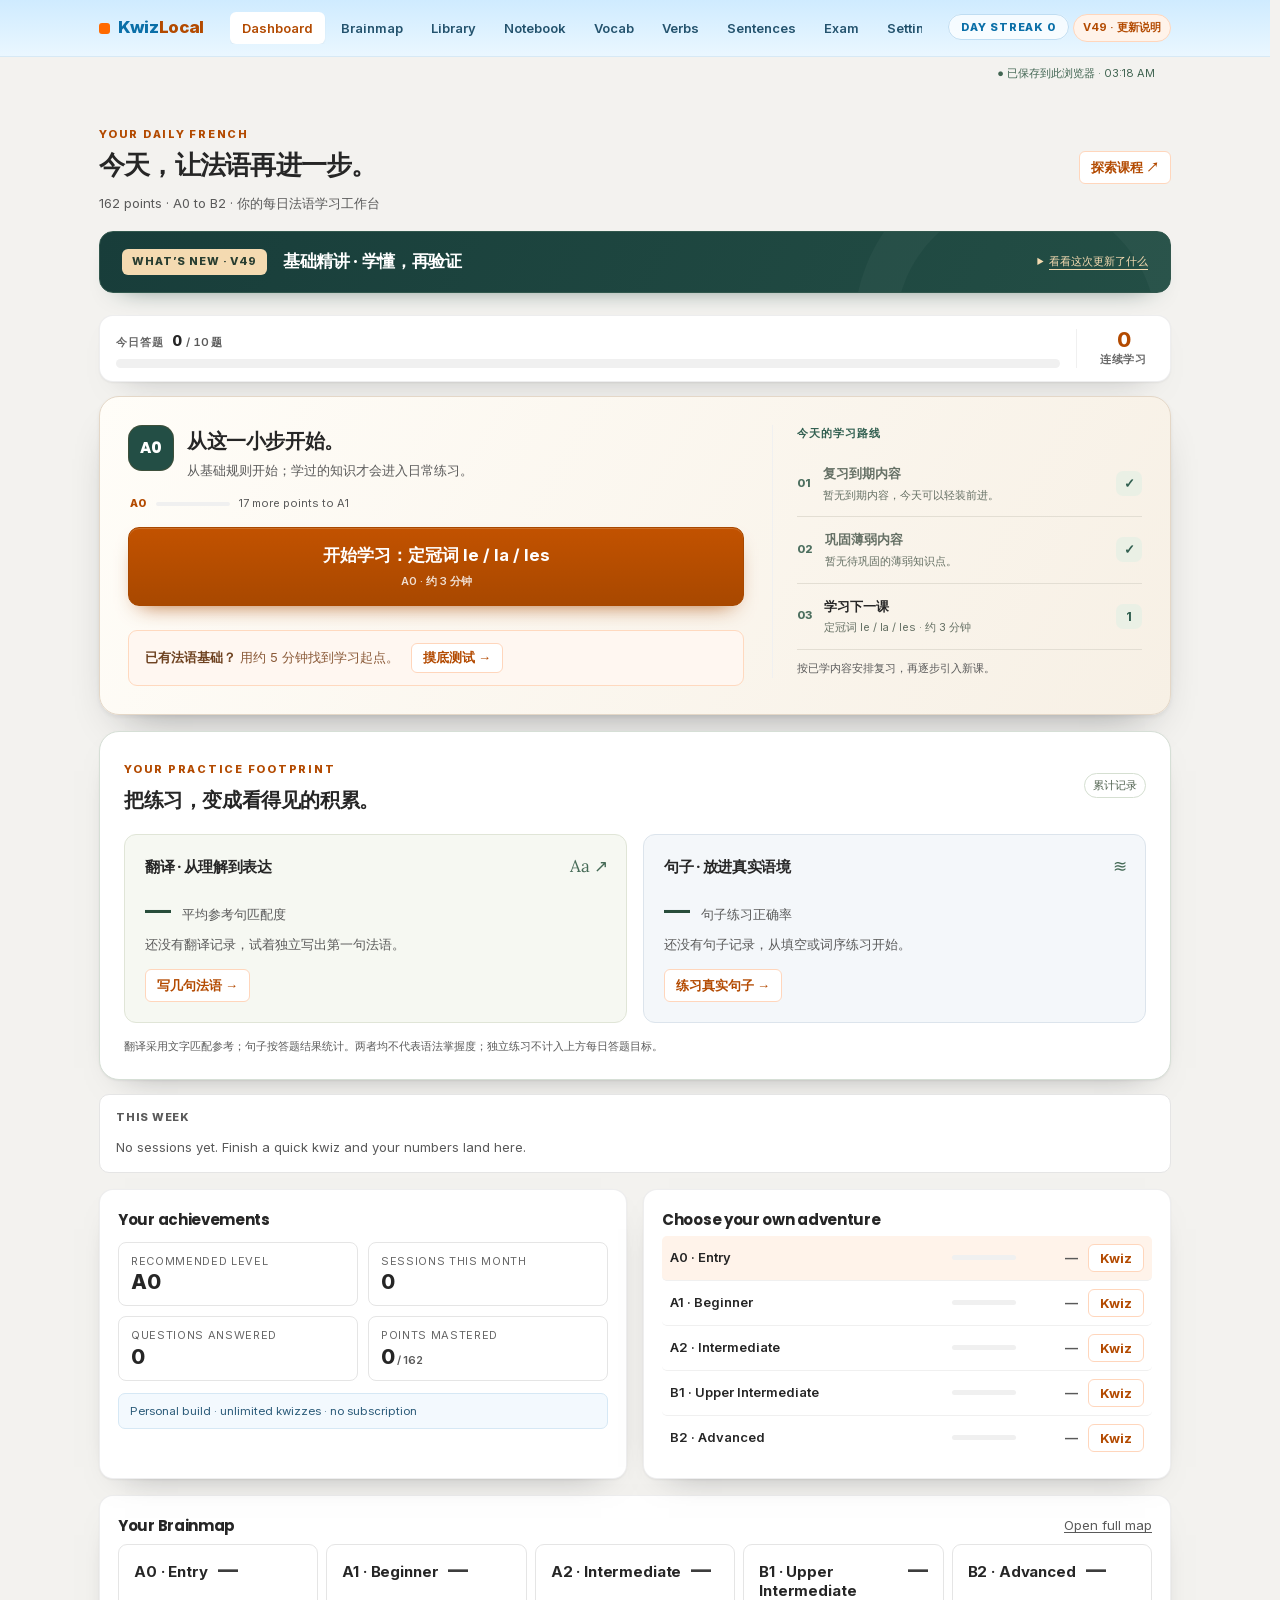
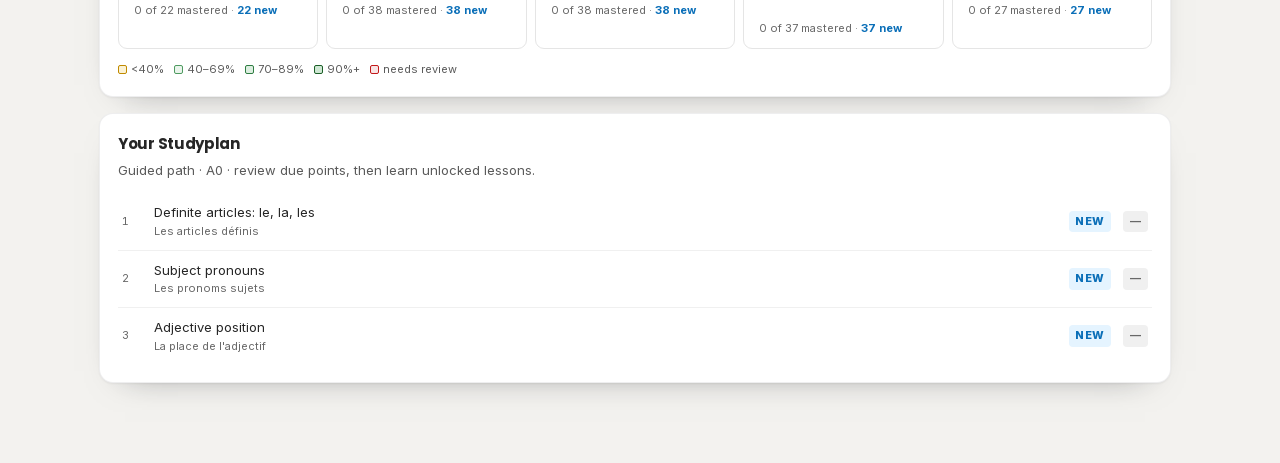
==== commit b67ce8c3: "feat: deepen foundation lessons with 60 questions and independent checks" ====
--- a/app/index.html
+++ b/app/index.html
@@ -93,6 +93,7 @@
 <script src="coaching.js"></script>
 <script src="data.js"></script>
 <script src="extra.js"></script>
+<script src="foundations.js"></script>
 <script src="deep.js"></script>
 <script src="zh.js"></script>
 <script src="contrast.js"></script>
--- a/app/styles.css
+++ b/app/styles.css
@@ -1732,3 +1732,46 @@
  .notebook-preview a{width:100%;justify-content:center}
  .nb-item .nb-acts .btn{flex:1;justify-content:center}
 }
+/* V49 · Teaching and verification are the core product. */
+.foundation-library-entry,.foundation-intro{padding:20px 24px;border:1px solid #C6DCCD;background:#EDF5EF;border-radius:14px;margin-bottom:20px}
+.foundation-library-entry{display:flex;justify-content:space-between;align-items:center;gap:18px}
+.foundation-library-entry p,.foundation-intro p{font-size:var(--fs-2);color:#486152;margin:6px 0 0;line-height:1.8}
+.foundation-library-entry a{flex:none}
+.foundation-catalog{display:grid;grid-template-columns:repeat(2,minmax(0,1fr));gap:18px}
+.foundation-course{padding:24px;background:#fff;border:1px solid #D8E2D7;border-radius:16px;display:flex;flex-direction:column}
+.foundation-course-top{display:flex;justify-content:space-between;color:#4D6F5F;font-size:var(--fs-2);font-weight:700;margin-bottom:12px}
+.foundation-course-top>span:first-child{color:var(--brand-ink)}
+.foundation-course h2{font-size:var(--fs-4);margin:0 0 10px}
+.foundation-course>p{font-size:var(--fs-2);color:var(--muted);flex:1}
+.foundation-course-actions{display:flex;gap:10px;flex-wrap:wrap;margin-top:8px}
+.foundation-lesson h2{font-size:var(--fs-4);margin:8px 0}
+.foundation-goal{font-weight:600;color:#28533E}
+.foundation-steps{display:grid;gap:18px;margin:22px 0}
+.foundation-steps article{display:flex;gap:14px}
+.foundation-steps article>span{font-size:var(--fs-2);font-weight:800;background:#DFEBDC;border-radius:8px;align-self:flex-start;padding:4px 8px;color:#315F50}
+.foundation-steps h3{font-size:var(--fs-3);margin:0 0 5px}
+.foundation-worked{display:grid;gap:12px;margin-top:12px}
+.foundation-worked article{padding:16px;background:#fff;border:1px solid #D4E1D2;border-radius:10px}
+.foundation-worked [lang=fr]{font-family:var(--font-content);font-size:var(--fs-4)}
+.foundation-worked .worked-reason{border-top:1px solid #E2E9DE;padding-top:10px;color:#3D5D49}
+.foundation-check-entry{margin-top:18px;padding:16px;border:1px solid #E5D2B4;border-radius:10px;background:#FFF8EC}
+.foundation-check-entry p{font-size:var(--fs-2);color:#73512D;line-height:1.8;margin:5px 0 12px}
+.assessment-banner{padding:12px 16px;margin-bottom:14px;border:1px solid #C6DCCD;border-radius:10px;background:#EDF5EF;color:#315F50;font-size:var(--fs-2)}
+.assessment-recorded{background:#F3F6F1;border-color:#D4E1D2;color:#315F50}
+.assessment-recorded p{font-size:var(--fs-2);margin:6px 0 0}
+.foundation-report h2{font-size:var(--fs-5);margin:8px 0 16px}
+.foundation-scores{display:grid;grid-template-columns:repeat(3,minmax(0,1fr));gap:12px;margin-bottom:16px}
+.foundation-scores article{background:#F3F7EF;border:1px solid #D9E4D2;padding:14px;border-radius:10px}
+.foundation-scores span{font-size:var(--fs-2);display:block;color:#486152}
+.foundation-scores b{font-size:var(--fs-5);display:block;margin:8px 0}
+.foundation-scores p{font-size:var(--fs-2);line-height:1.7;margin:0;color:var(--muted)}
+@media(max-width:700px){
+ .foundation-library-entry{flex-direction:column;align-items:flex-start;padding:16px}
+ .foundation-catalog{grid-template-columns:minmax(0,1fr)}
+ .foundation-course{padding:18px}
+ .foundation-scores{grid-template-columns:minmax(0,1fr)}
+ .foundation-steps article{gap:10px}
+ .foundation-steps article>span{padding:3px 6px}
+ .foundation-worked article{padding:12px}
+ .foundation-course-actions .btn{flex:1;justify-content:center}
+}
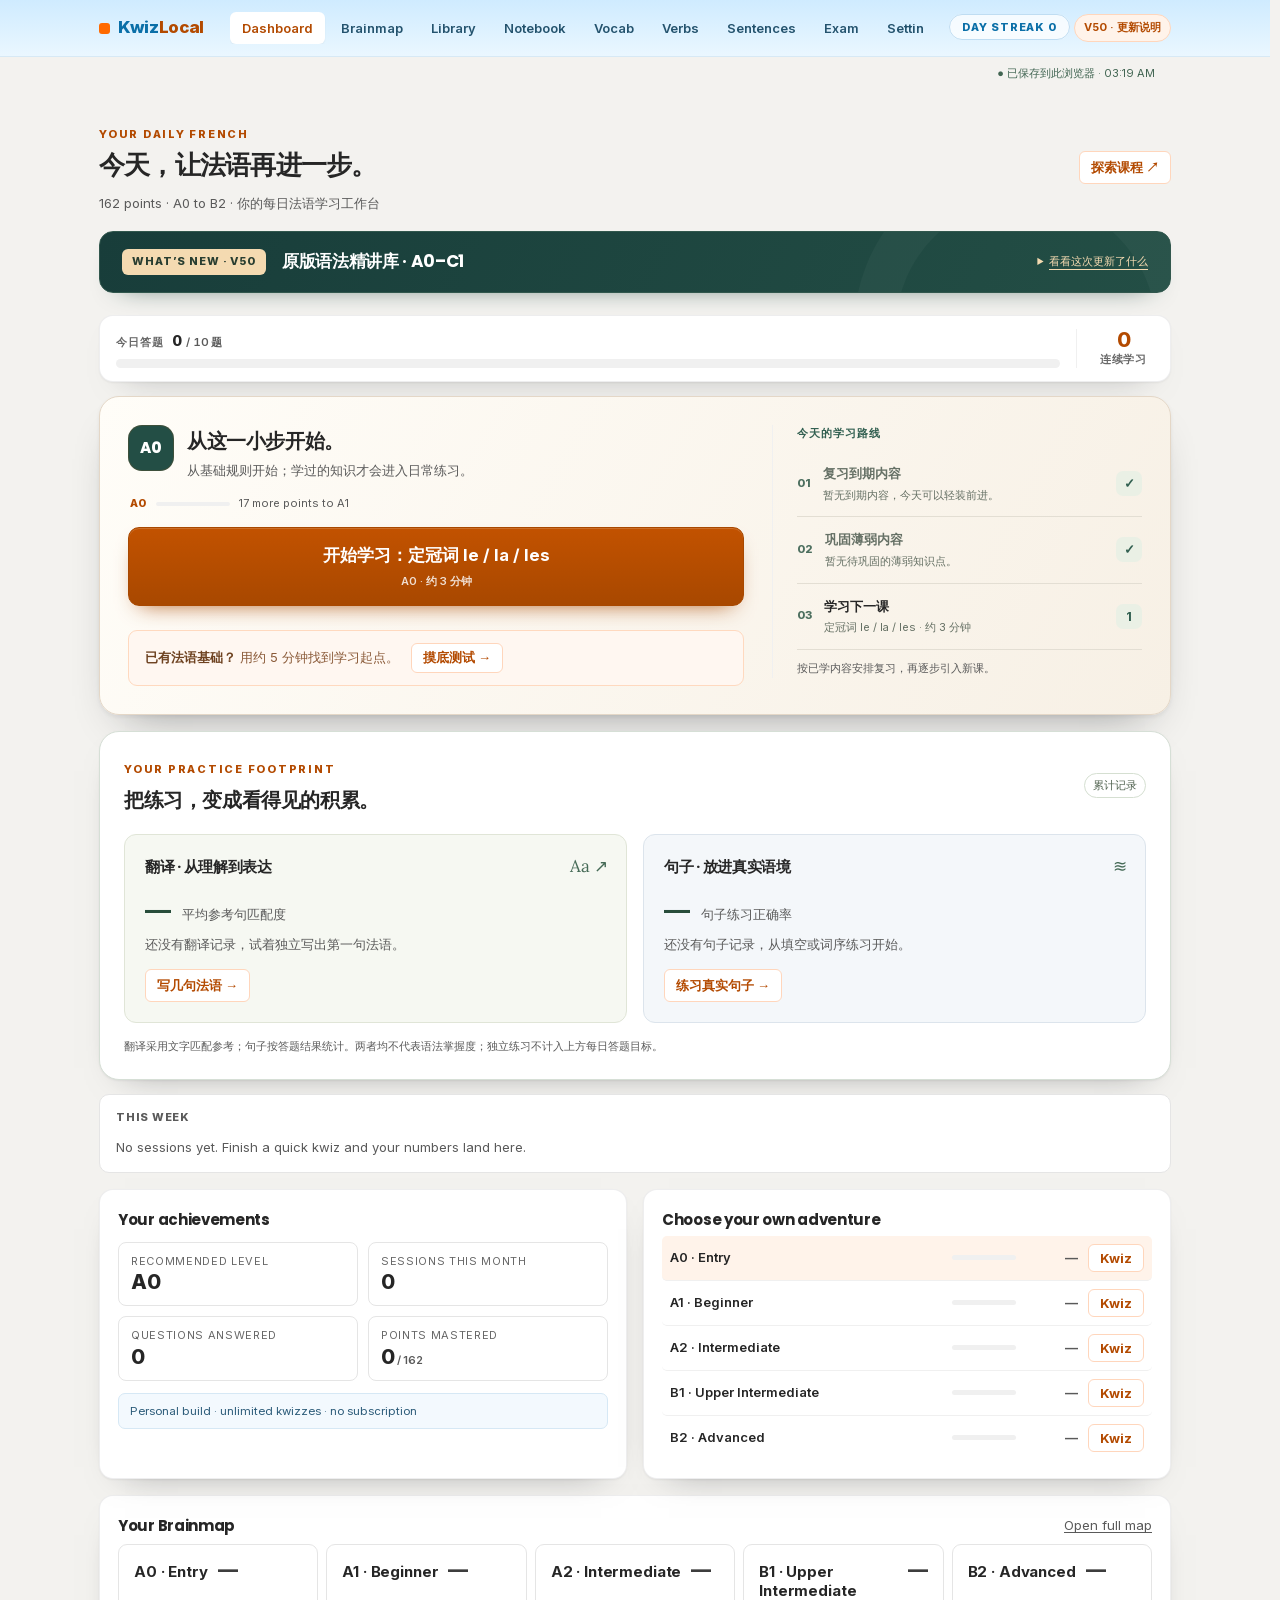
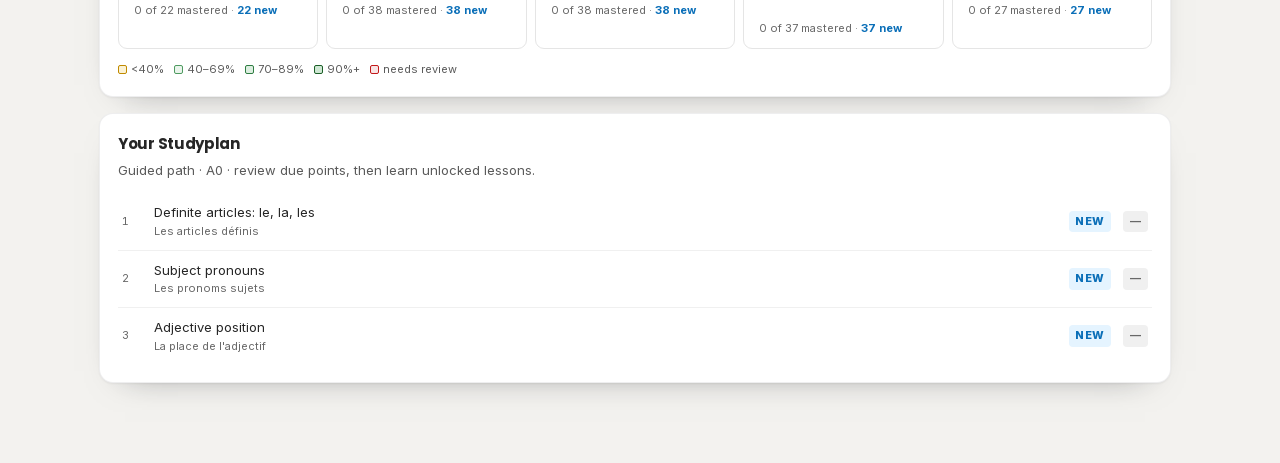
==== commit 1218d370: "feat: import authorized KwizIQ grammar archive with offline reader" ====
--- a/app/index.html
+++ b/app/index.html
@@ -104,6 +104,7 @@
 <script src="curriculum.js"></script>
 <script src="answer-matcher.js"></script>
 <script src="engine.js"></script>
+<script src="source-library.js"></script>
 <script src="app.js"></script>
 <script>
 /* Service worker only works over http(s); skip it when opened as a file.
--- a/app/styles.css
+++ b/app/styles.css
@@ -1775,3 +1775,61 @@
  .foundation-worked article{padding:12px}
  .foundation-course-actions .btn{flex:1;justify-content:center}
 }
+/* V50 · Authorized offline grammar library */
+.source-library-entry,.source-intro{padding:24px;background:#EAF3ED;border:1px solid #C8DDCE;border-radius:16px;margin-bottom:20px}
+.source-library-entry{display:flex;gap:24px;align-items:center;justify-content:space-between}
+.source-library-entry h2{font-size:var(--fs-5);margin:6px 0}
+.source-library-entry p,.source-intro p{font-size:var(--fs-2);color:#486152;line-height:1.8;margin:6px 0 0}
+.source-library-entry a{flex:none}
+.source-filters{display:grid;grid-template-columns:minmax(240px,2fr) repeat(3,minmax(120px,1fr));gap:12px}
+.source-filters label{display:flex;flex-direction:column;gap:6px;font-size:var(--fs-2);color:var(--muted)}
+.source-filters input,.source-filters select{font:inherit;width:100%;min-width:0;min-height:44px;padding:10px;border:1px solid #D4DED1;border-radius:9px;background:#fff;color:var(--ink)}
+.source-filters input:focus,.source-filters select:focus{outline:2px solid #326A59;outline-offset:2px}
+.source-list-head{display:flex;justify-content:space-between;gap:16px;align-items:center;font-size:var(--fs-2);color:var(--muted);margin:18px 0}
+.source-grid{display:grid;grid-template-columns:repeat(2,minmax(0,1fr));gap:16px}
+.source-card{display:flex;flex-direction:column;padding:22px;background:#fff;border:1px solid #DAE2D7;border-radius:14px}
+.source-card-level{font-size:var(--fs-1);color:#496F56;font-weight:700;letter-spacing:.02em}
+.source-card h2{font-size:var(--fs-4);line-height:1.5;margin:10px 0}
+.source-card p{font-size:var(--fs-2);color:var(--muted);line-height:1.8;flex:1}
+.source-card>div{display:flex;align-items:center;justify-content:space-between;gap:12px;margin-top:10px}
+.source-read-label{font-size:var(--fs-2);color:#315F50}
+.source-pagination{display:flex;gap:14px;justify-content:center;align-items:center;flex-wrap:wrap;margin:24px 0;font-size:var(--fs-2)}
+.source-reader{max-width:980px}
+.source-reader h1{font-size:var(--fs-6);line-height:1.5;margin-top:8px}
+.source-meta{padding:16px 20px;border:1px solid #D9E2D3;border-radius:12px;background:#F0F5EC;font-size:var(--fs-2);margin-bottom:20px}
+.source-meta p{margin:0 0 6px;color:var(--muted)}
+.source-meta a{text-decoration:underline;margin-right:16px}
+.source-content{padding:32px;background:#fff;border:1px solid #DEE5DA;border-radius:16px;line-height:1.95;overflow-wrap:anywhere;font-size:var(--fs-3)}
+.source-content h2{font-size:var(--fs-5);line-height:1.6;margin:24px 0 14px}
+.source-content h3,.source-content h4,.source-content h5{font-size:var(--fs-4);margin:20px 0 12px;line-height:1.6}
+.source-content p{margin:12px 0}
+.source-content a{text-decoration:underline;text-underline-offset:3px}
+.source-content .source-example{padding:14px 18px;background:#F3F7EF;border-left:3px solid #517A5E;margin:12px 0;border-radius:0 8px 8px 0}
+.source-example>.source-native,.source-example>.source-foreign{display:block}
+.source-example>.source-native{font-family:var(--font-content);font-size:var(--fs-4)}
+.source-example>.source-foreign{font-size:var(--fs-2);color:var(--muted);margin-top:5px}
+.source-note{background:#FFF6E7;padding:16px;border:1px solid #EAD7B8;border-radius:10px;margin:16px 0}
+.source-content table{display:block;max-width:100%;overflow-x:auto;border-collapse:collapse;margin:18px 0;font-size:var(--fs-2)}
+.source-content th,.source-content td{padding:10px 12px;border:1px solid #DCE3D6;min-width:70px}
+.source-content th{background:#EDF3E8;text-align:left}
+.source-content ul,.source-content ol{padding-left:24px}
+.source-content li{margin:8px 0}
+.source-lesson-entry{display:flex;align-items:center;gap:12px;justify-content:space-between;padding:14px 16px;background:#EEF4EC;border:1px solid #D2E0CD;border-radius:10px;margin:16px 0;font-size:var(--fs-2)}
+.source-loading{padding:40px;background:#fff;border:1px solid var(--line);border-radius:14px;text-align:center}
+@media(max-width:700px){
+ .source-library-entry{align-items:flex-start;flex-direction:column;padding:18px}
+ .source-filters{grid-template-columns:repeat(2,minmax(0,1fr))}
+ .source-filters label:first-child,.source-filters label:last-child{grid-column:1/-1}
+ .source-grid{grid-template-columns:minmax(0,1fr)}
+ .source-card{padding:18px}
+ .source-content{padding:20px 16px}
+ .source-reader h1{font-size:var(--fs-5)}
+ .source-lesson-entry{flex-direction:column;align-items:flex-start}
+ .source-meta button{margin-top:8px}
+ .source-content .source-example{padding:12px}
+}
+.source-related{padding:20px 24px;border:1px solid #D7E2D1;border-radius:12px;background:#EEF4E9;margin:20px 0}
+.source-related h2{font-size:var(--fs-4);margin-bottom:10px}
+.source-related li{font-size:var(--fs-2);margin:8px 0}
+.source-related a{text-decoration:underline;text-underline-offset:3px}
+.source-credit{font-size:var(--fs-1);color:var(--muted);line-height:1.8;margin:16px 0}
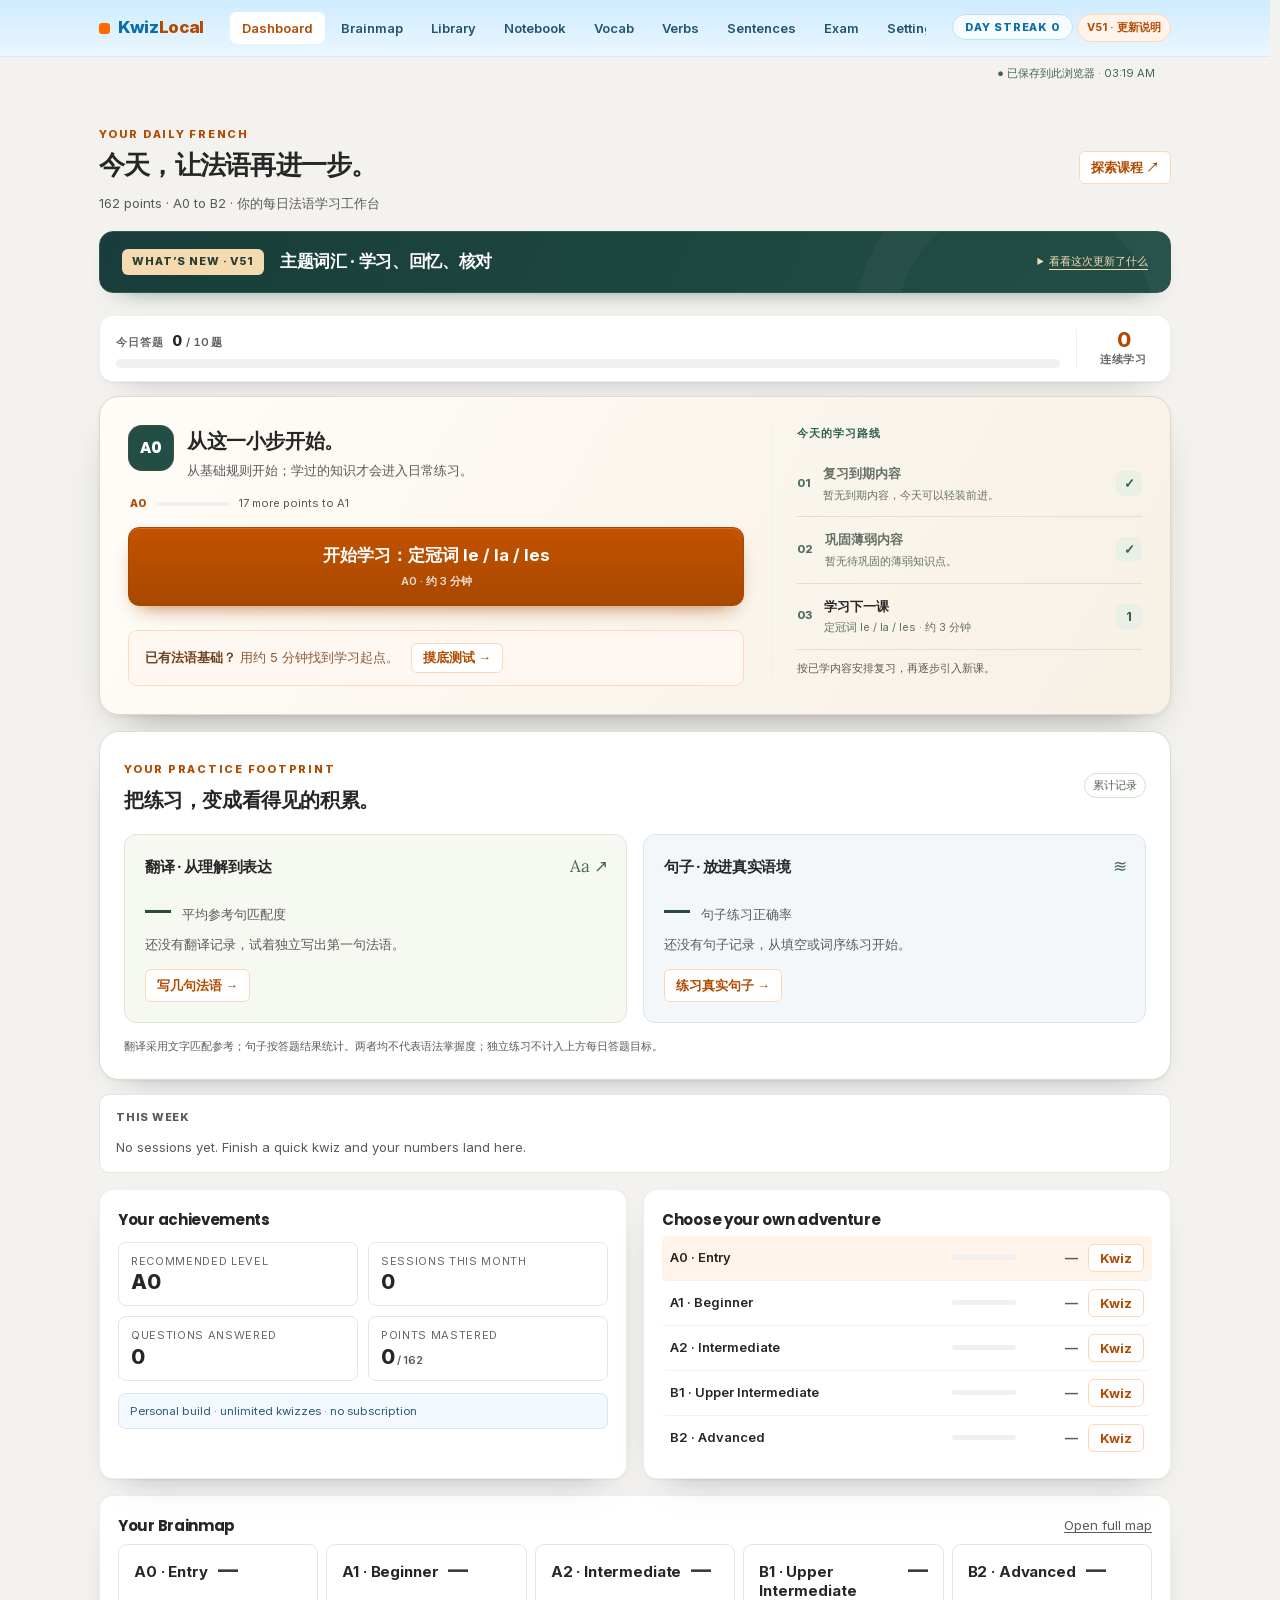
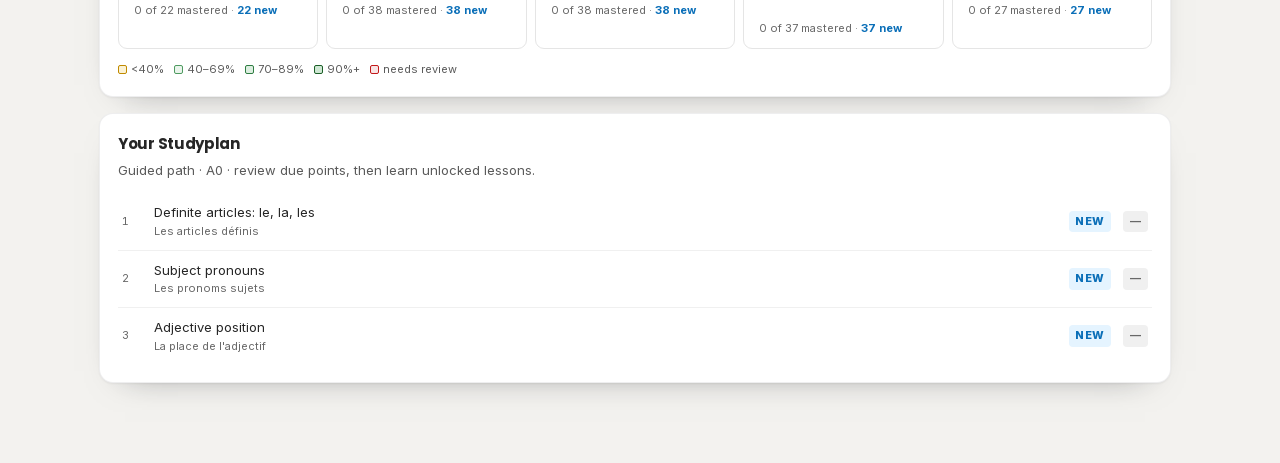
==== commit b852860e: "feat: archive theme vocabulary with offline recall and spelling practice" ====
--- a/app/index.html
+++ b/app/index.html
@@ -105,6 +105,7 @@
 <script src="answer-matcher.js"></script>
 <script src="engine.js"></script>
 <script src="source-library.js"></script>
+<script src="theme-library.js"></script>
 <script src="app.js"></script>
 <script>
 /* Service worker only works over http(s); skip it when opened as a file.
--- a/app/styles.css
+++ b/app/styles.css
@@ -1833,3 +1833,46 @@
 .source-related li{font-size:var(--fs-2);margin:8px 0}
 .source-related a{text-decoration:underline;text-underline-offset:3px}
 .source-credit{font-size:var(--fs-1);color:var(--muted);line-height:1.8;margin:16px 0}
+/* V51 · Theme vocabulary, recall cards and spelling practice. */
+.theme-library-entry,.theme-intro{padding:22px 24px;background:#FFF5E6;border:1px solid #E7D1AF;border-radius:16px;margin-bottom:20px}
+.theme-library-entry{display:flex;align-items:center;justify-content:space-between;gap:24px}
+.theme-library-entry h2{font-size:var(--fs-5);margin:6px 0}
+.theme-library-entry p,.theme-intro p{font-size:var(--fs-2);line-height:1.8;color:#75522E;margin:6px 0 0}
+.theme-library-entry a{flex:none}
+.theme-filters{display:grid;grid-template-columns:minmax(0,2fr) minmax(140px,1fr) auto;align-items:end;gap:14px}
+.theme-filters label{display:flex;flex-direction:column;gap:6px;font-size:var(--fs-2);color:var(--muted)}
+.theme-filters input,.theme-filters select{font:inherit;min-height:44px;padding:10px;border:1px solid #D9DDCF;border-radius:9px;background:#fff;width:100%;min-width:0}
+.theme-filters input:focus,.theme-filters select:focus{outline:2px solid #A66A2E;outline-offset:2px}
+.theme-count{margin:16px 0}
+.theme-card>a{align-self:flex-start}
+.theme-study-actions{display:flex;gap:12px;flex-wrap:wrap;margin:18px 0}
+.theme-table-head{display:flex;justify-content:space-between;gap:14px;align-items:center;margin:24px 0 12px}
+.theme-table-head h2{font-size:var(--fs-4)}
+.theme-table-wrap{background:#fff;border:1px solid #DCE2D6;border-radius:12px;overflow:hidden;margin-bottom:22px}
+.theme-table{width:100%;border-collapse:collapse;font-size:var(--fs-3);table-layout:fixed}
+.theme-table th,.theme-table td{padding:13px 18px;text-align:left;border-bottom:1px solid #E5E8E0;overflow-wrap:anywhere}
+.theme-table th{background:#F2F5ED;color:#456547;font-size:var(--fs-2)}
+.theme-table td[lang=fr]{font-family:var(--font-content)}
+.theme-table tr:last-child td{border-bottom:0}
+.theme-table.hide-meaning .theme-meaning{visibility:hidden}
+.theme-practice{max-width:820px}
+.theme-prompt-card{padding:30px;margin-top:16px}
+.theme-prompt-card h1{font-size:var(--fs-6);margin:28px 0;line-height:1.7;overflow-wrap:anywhere}
+.theme-prompt-card h1[lang=fr]{font-family:var(--font-content)}
+.theme-revealed{font-size:var(--fs-5);padding:18px;background:#F3F7EF;border:1px solid #D8E3CF;border-radius:10px}
+.theme-write-feedback{padding:16px;margin:16px 0;background:#F5F3EB;border:1px solid #E3DCC5;border-radius:10px;font-size:var(--fs-2)}
+.theme-write-feedback p{font-family:var(--font-content);font-size:var(--fs-4);margin:8px 0 0}
+.theme-result-score{font-size:var(--fs-6);font-weight:800;margin-bottom:14px;color:#315F50}
+.theme-result-rows{margin:20px 0}
+.theme-result-rows>div{border-top:1px solid var(--line);padding:13px 0}
+.theme-result-rows span,.theme-result-rows small{display:block;margin-top:5px;overflow-wrap:anywhere}
+.theme-result-rows span{font-family:var(--font-content)}
+.theme-result-rows small{font-size:var(--fs-2);color:var(--muted)}
+@media(max-width:700px){
+ .theme-library-entry{flex-direction:column;align-items:flex-start;padding:18px}
+ .theme-filters{grid-template-columns:minmax(0,1fr) auto}
+ .theme-filters label:first-child{grid-column:1/-1}
+ .theme-study-actions .btn{flex:1;justify-content:center}
+ .theme-table th,.theme-table td{padding:12px}
+ .theme-prompt-card{padding:20px 16px}
+}
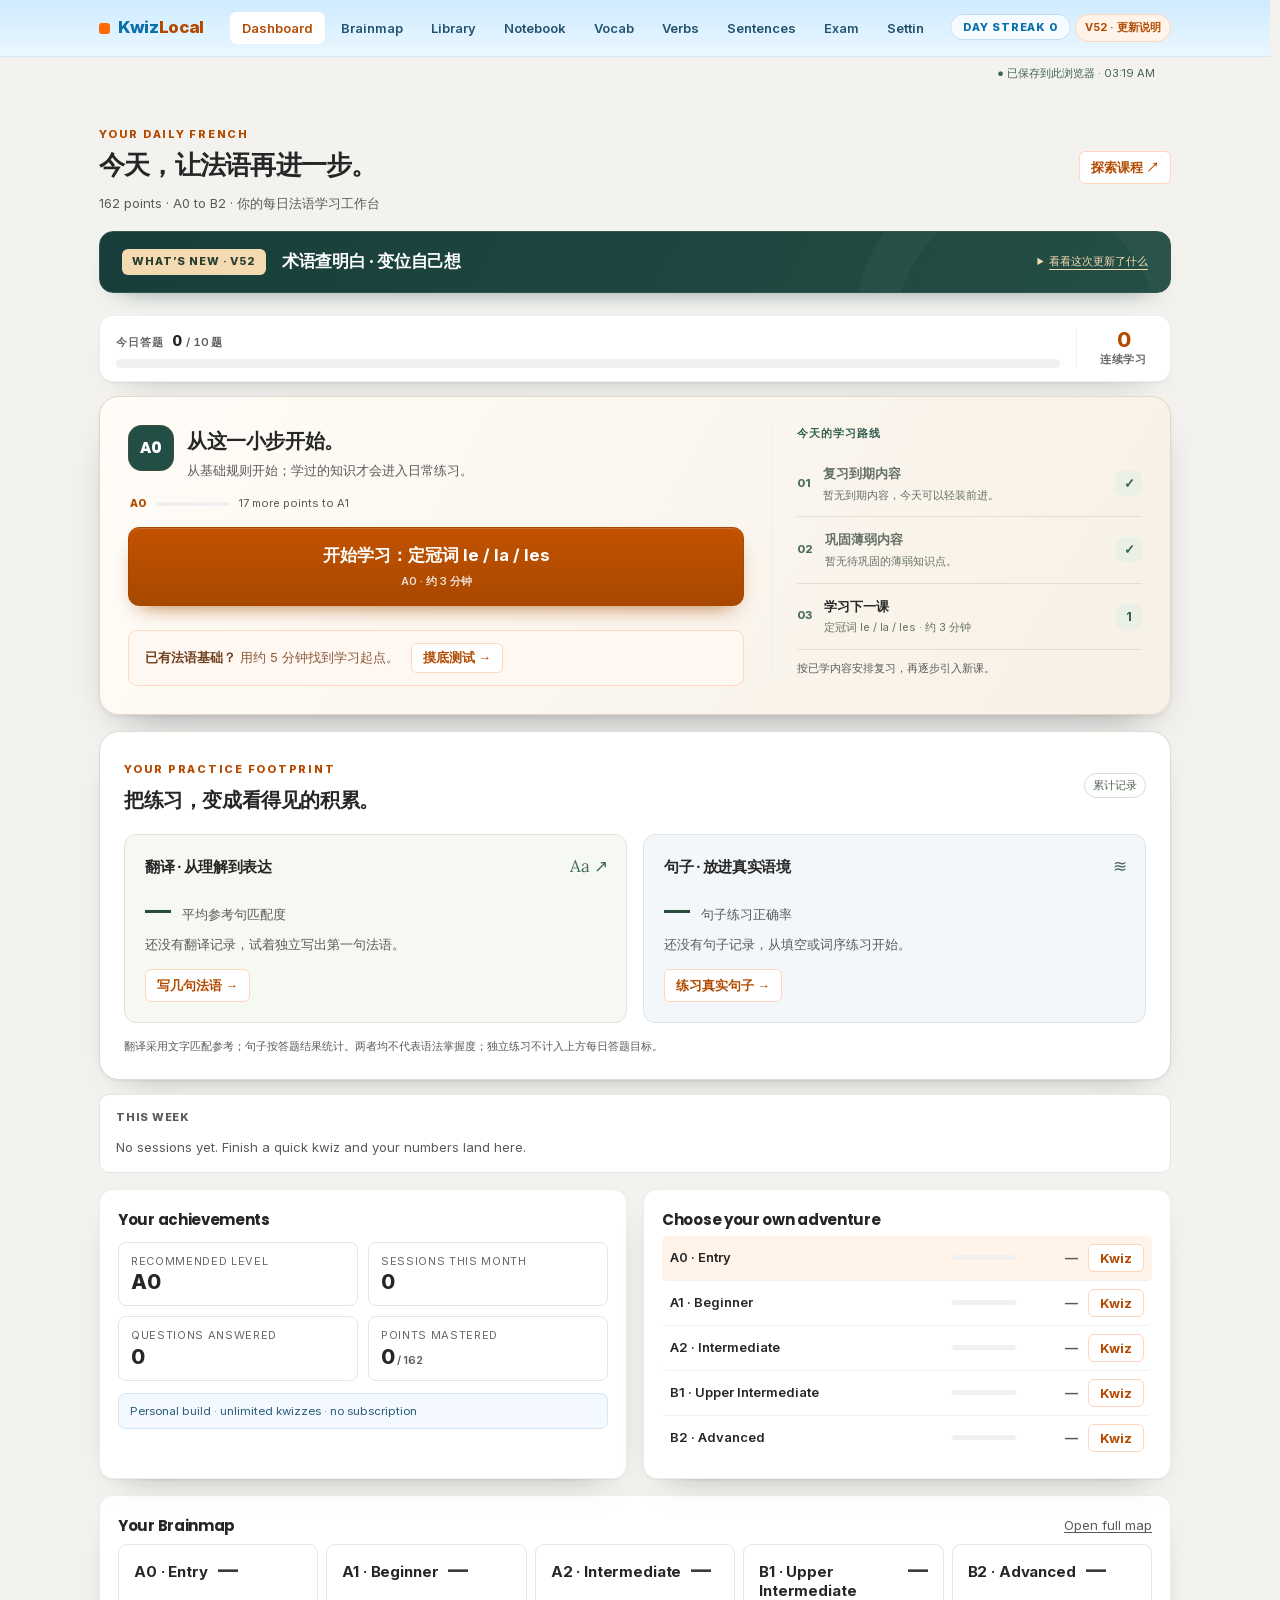
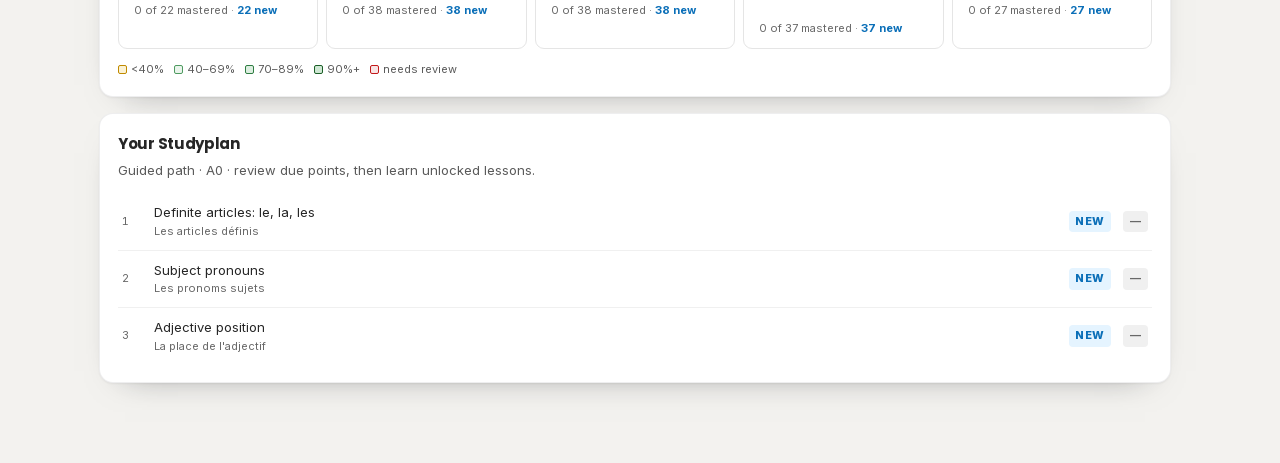
==== commit 7a4ac89d: "Add offline grammar glossary and expanded conjugation reference" ====
--- a/app/index.html
+++ b/app/index.html
@@ -106,6 +106,7 @@
 <script src="engine.js"></script>
 <script src="source-library.js"></script>
 <script src="theme-library.js"></script>
+<script src="reference-library.js"></script>
 <script src="app.js"></script>
 <script>
 /* Service worker only works over http(s); skip it when opened as a file.
--- a/app/styles.css
+++ b/app/styles.css
@@ -1876,3 +1876,14 @@
  .theme-table th,.theme-table td{padding:12px}
  .theme-prompt-card{padding:20px 16px}
 }
+
+/* V52: reference tools beside the lesson, with deliberate cover-and-recall. */
+.reference-entry{display:flex;align-items:center;justify-content:space-between;gap:1.25rem;margin:1.25rem 0;padding:1.5rem;border:1px solid var(--line);border-left:4px solid var(--brand);border-radius:var(--radius);background:var(--card)}
+.reference-entry h2{font-size:var(--fs-4);margin:.5rem 0}.reference-entry p{color:var(--muted);margin:0;max-width:56ch}
+.reference-links,.reference-return{display:flex;gap:.75rem;flex-wrap:wrap}.reference-links{flex-shrink:0}.reference-return{margin-top:1.5rem}
+.reference-search{display:block;margin:1.25rem 0;max-width:48rem}.reference-search input{display:block;width:100%;margin-top:.5rem}
+.reference-controls{display:flex;align-items:end;gap:1rem;flex-wrap:wrap;padding:1.25rem;background:var(--card);border:1px solid var(--line);border-radius:var(--radius);margin-top:1.5rem}
+.reference-controls label{display:grid;gap:.5rem}.reference-controls select{max-width:100%;padding:.75rem}
+.reference-form-list{border:1px solid var(--line);border-radius:var(--radius);overflow:hidden}.reference-form-row{display:grid;grid-template-columns:minmax(5rem,1fr) 3fr;gap:.75rem;align-items:center;min-height:3.5rem;padding:.75rem 1.25rem;border-bottom:1px solid var(--line)}
+.reference-form-row:last-child{border-bottom:0}.reference-form{font-size:var(--fs-4);font-family:var(--font-content)}.reference-reveal{justify-self:start}.reference-form[hidden],.reference-reveal[hidden]{display:none}
+@media(max-width:640px){.reference-entry{align-items:stretch;flex-direction:column}.reference-controls{align-items:stretch;flex-direction:column}.reference-controls select{width:100%}.reference-form-row{padding:.75rem}}
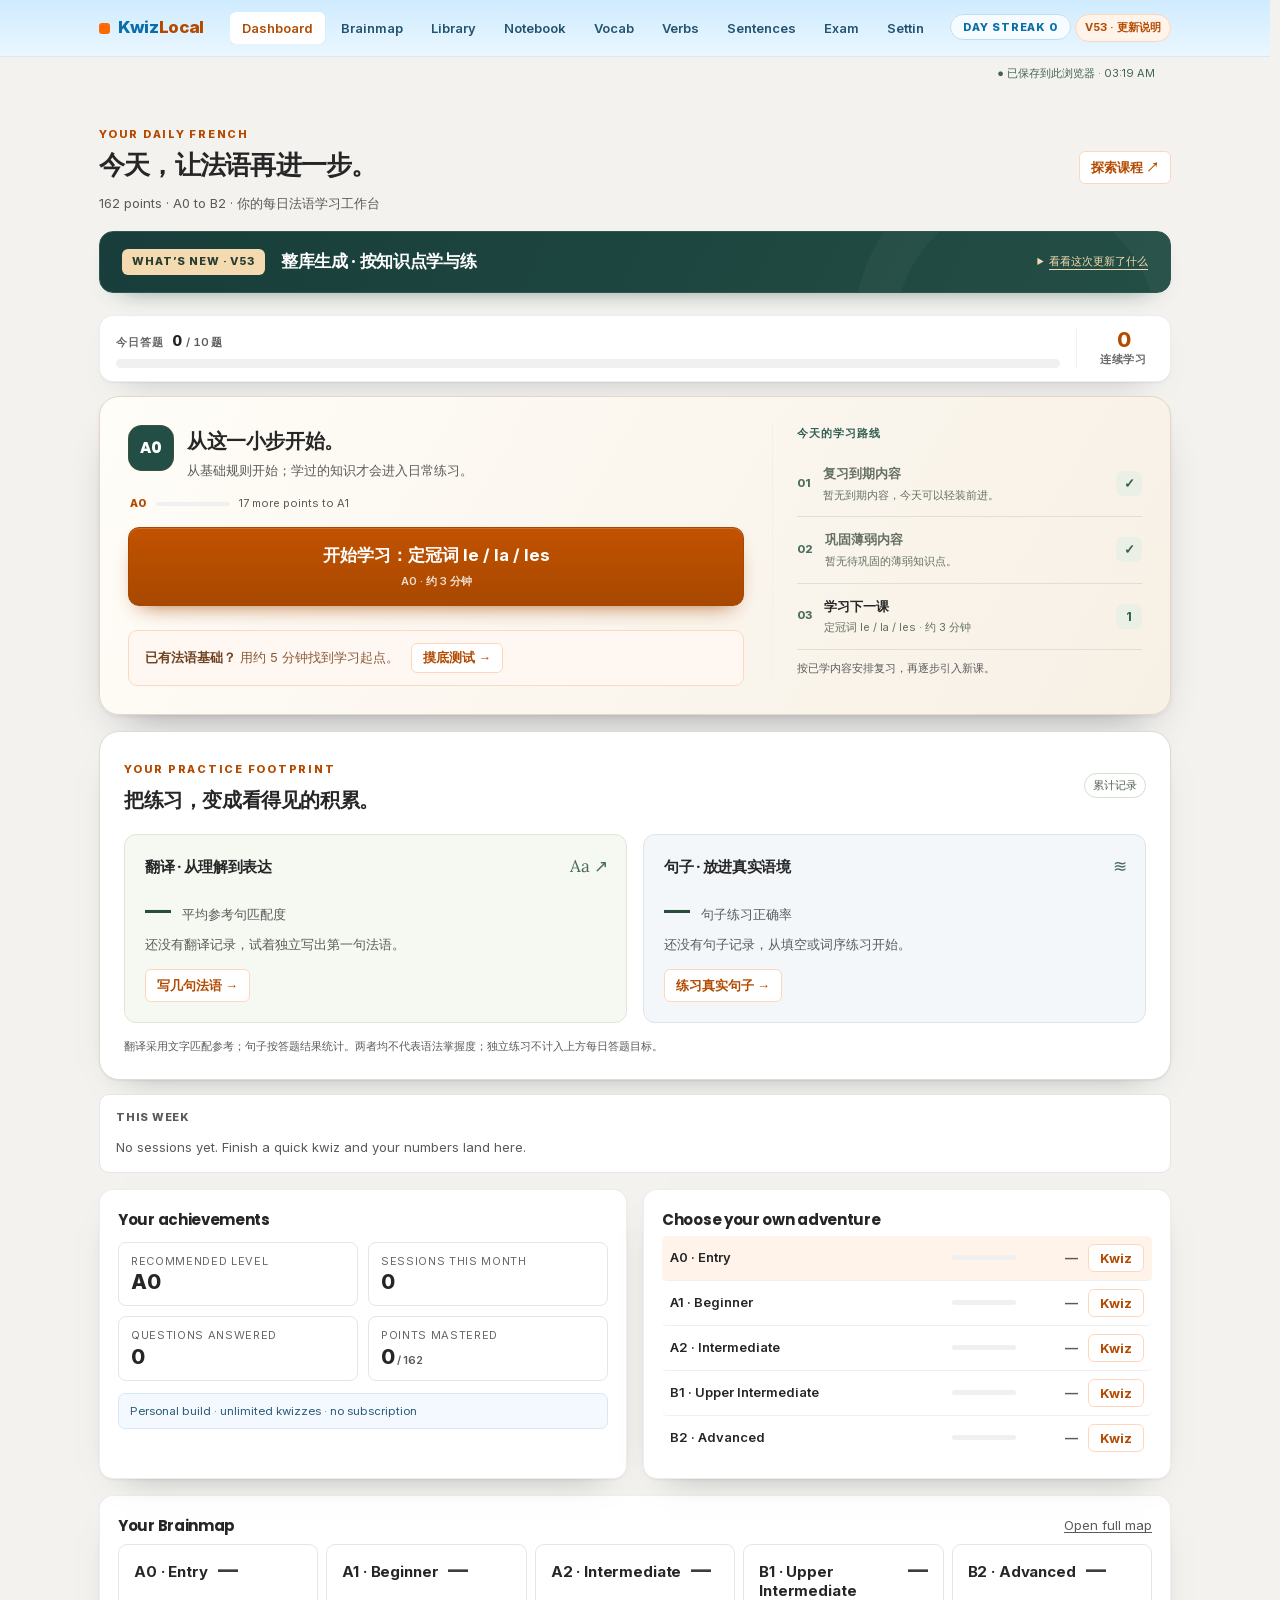
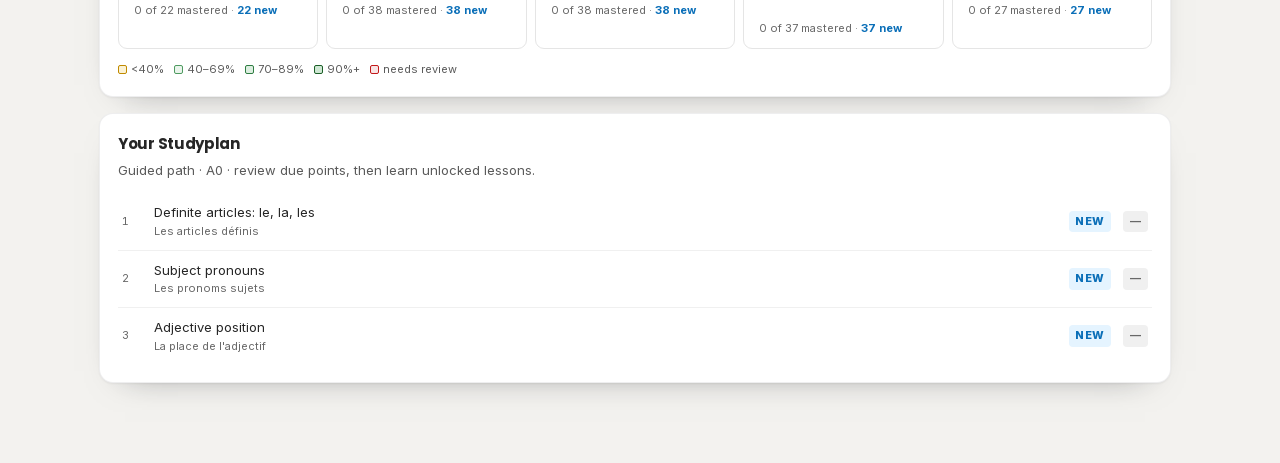
==== commit 65158be9: "Build reproducible bulk content pipeline and targeted practice bank" ====
--- a/app/index.html
+++ b/app/index.html
@@ -107,6 +107,7 @@
 <script src="source-library.js"></script>
 <script src="theme-library.js"></script>
 <script src="reference-library.js"></script>
+<script src="batch-practice.js"></script>
 <script src="app.js"></script>
 <script>
 /* Service worker only works over http(s); skip it when opened as a file.
--- a/app/styles.css
+++ b/app/styles.css
@@ -1887,3 +1887,11 @@
 .reference-form-list{border:1px solid var(--line);border-radius:var(--radius);overflow:hidden}.reference-form-row{display:grid;grid-template-columns:minmax(5rem,1fr) 3fr;gap:.75rem;align-items:center;min-height:3.5rem;padding:.75rem 1.25rem;border-bottom:1px solid var(--line)}
 .reference-form-row:last-child{border-bottom:0}.reference-form{font-size:var(--fs-4);font-family:var(--font-content)}.reference-reveal{justify-self:start}.reference-form[hidden],.reference-reveal[hidden]{display:none}
 @media(max-width:640px){.reference-entry{align-items:stretch;flex-direction:column}.reference-controls{align-items:stretch;flex-direction:column}.reference-controls select{width:100%}.reference-form-row{padding:.75rem}}
+
+/* V53: bulk-derived content reaches every lesson through targeted practice. */
+.batch-entry{display:flex;align-items:center;justify-content:space-between;gap:1.5rem;background:linear-gradient(120deg,#183d3a,#285b50);color:white;padding:1.75rem;border-radius:var(--radius);margin:1.25rem 0}.batch-entry h2{font-size:var(--fs-5);margin:.5rem 0}.batch-entry p{max-width:58ch;margin:0;color:#e1eee8}.batch-entry .studio-eyebrow{color:#f9c397}.batch-entry a{flex-shrink:0;background:white;color:var(--brand-ink);border-color:white}
+.batch-filters,.batch-actions{display:flex;gap:1rem;flex-wrap:wrap;margin:1.25rem 0}.batch-filters label{display:grid;gap:.5rem;flex:1;min-width:10rem}.batch-filters input,.batch-filters select{width:100%;padding:.75rem}.batch-lesson-link{display:flex;align-items:center;justify-content:space-between;gap:1rem;flex-wrap:wrap;padding:1rem;background:var(--green-soft);border:1px solid var(--line);border-radius:var(--radius);margin:1rem 0}
+.batch-examples{padding:1.25rem;background:var(--card);border:1px solid var(--line);border-radius:var(--radius);margin:1.5rem 0}.batch-examples summary{cursor:pointer;font-weight:700}.batch-prompt{white-space:pre-line;overflow-wrap:anywhere}.batch-round{max-width:850px}.batch-spec{display:grid;gap:.75rem;grid-template-columns:1fr 2fr 1fr;background:var(--card);border:1px solid var(--line);border-radius:var(--radius);padding:1.25rem;margin:1rem 0}.batch-spec div{min-width:0}.batch-spec dt{color:var(--muted);font-size:var(--fs-2)}.batch-spec dd{margin:.5rem 0 0;overflow-wrap:anywhere;font-weight:700}
+#batchAnswerForm>label{display:grid;gap:.75rem}#batchAnswer{width:100%;padding:.9rem;font-size:var(--fs-5);font-family:var(--font-content)}#batchAnswerForm>.btn{margin-top:1.25rem}.batch-options{border:0;padding:0;display:grid;gap:.75rem}.batch-options label{display:flex;align-items:center;gap:1rem;padding:1rem;background:var(--card);border:1px solid var(--line);border-radius:var(--radius);cursor:pointer}.batch-options label:has(input:checked){border-color:var(--brand-action);background:var(--brand-soft)}.batch-options input{flex-shrink:0}.batch-passage{white-space:pre-line;background:var(--card);padding:1.5rem;line-height:1.9;border-radius:var(--radius);font-family:var(--font-content)}
+.batch-summary{display:flex;gap:1rem;flex-wrap:wrap}.batch-summary article{display:grid;gap:.5rem;padding:1.25rem;border:1px solid var(--line);border-radius:var(--radius);background:var(--card);flex:1;min-width:10rem}.batch-summary b{font-size:var(--fs-6);color:var(--brand-ink)}.batch-answer-card{padding:1.5rem;margin:1rem 0;border:1px solid var(--line);background:var(--card);border-radius:var(--radius);overflow-wrap:anywhere}.batch-answer-card h2{font-size:var(--fs-4)}
+@media(max-width:640px){.batch-entry{align-items:stretch;flex-direction:column;padding:1.25rem}.batch-spec{grid-template-columns:1fr}.batch-actions{flex-direction:column}.batch-actions .btn{text-align:center}}
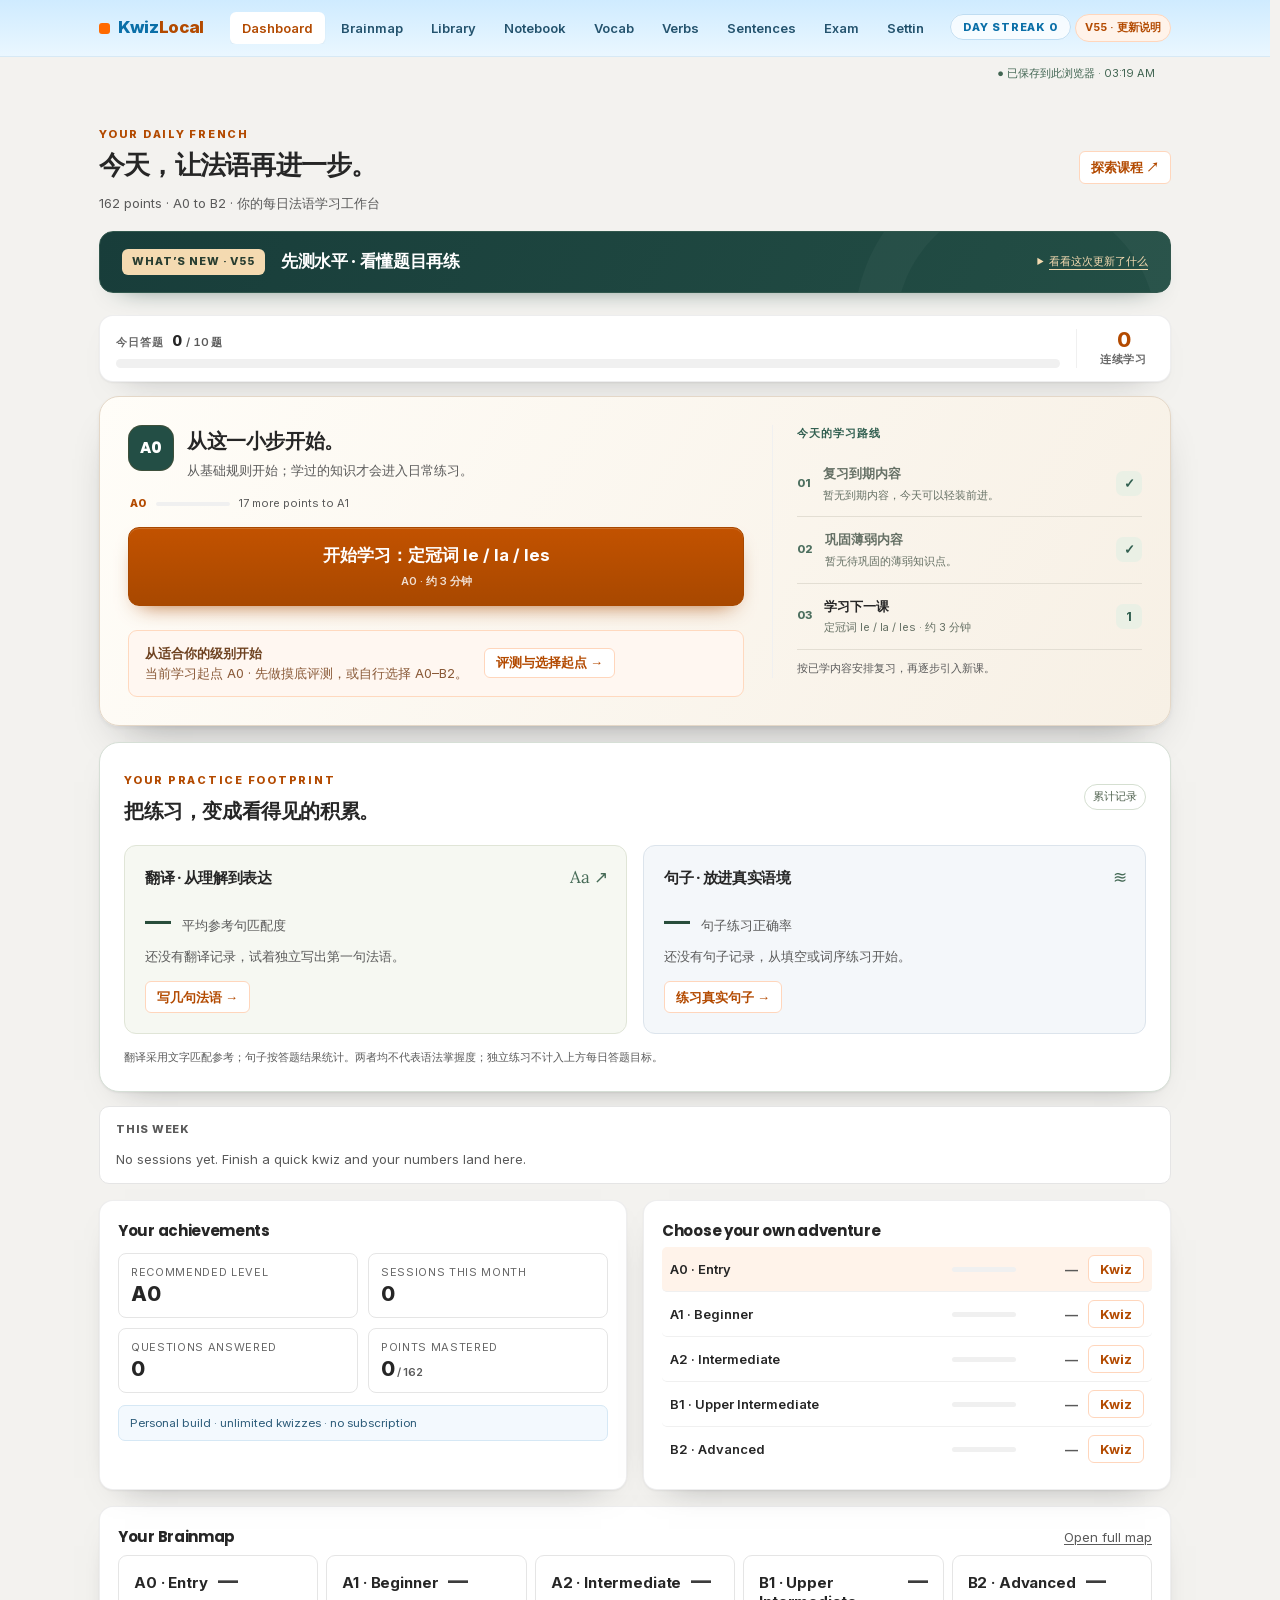
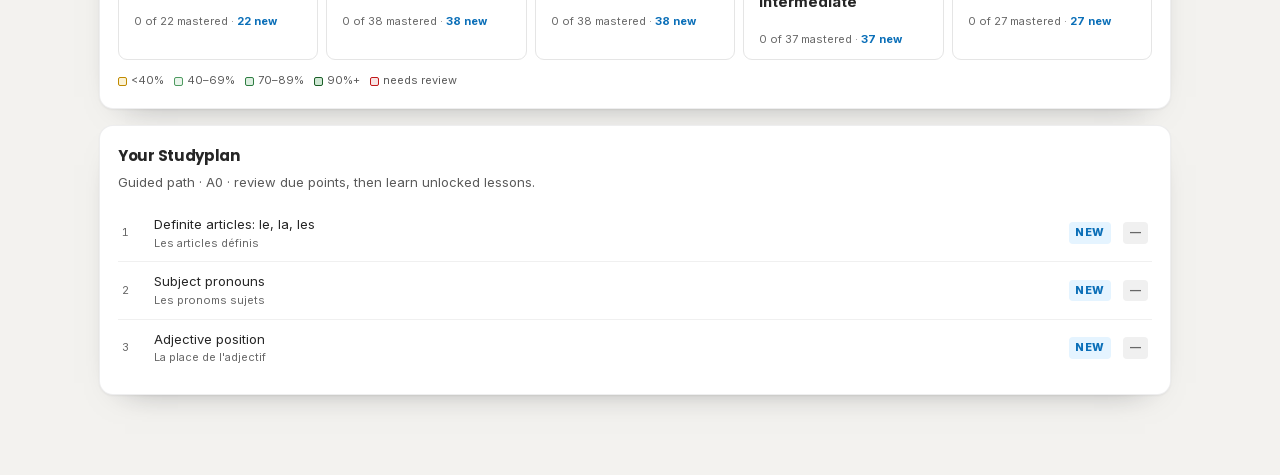
==== commit 658db957: "Expose level placement and add Chinese vocabulary support for A0" ====
--- a/app/index.html
+++ b/app/index.html
@@ -108,6 +108,7 @@
 <script src="theme-library.js"></script>
 <script src="reference-library.js"></script>
 <script src="batch-practice.js"></script>
+<script src="learning-support.js"></script>
 <script src="app.js"></script>
 <script>
 /* Service worker only works over http(s); skip it when opened as a file.
--- a/app/styles.css
+++ b/app/styles.css
@@ -1895,3 +1895,8 @@
 #batchAnswerForm>label{display:grid;gap:.75rem}#batchAnswer{width:100%;padding:.9rem;font-size:var(--fs-5);font-family:var(--font-content)}#batchAnswerForm>.btn{margin-top:1.25rem}.batch-options{border:0;padding:0;display:grid;gap:.75rem}.batch-options label{display:flex;align-items:center;gap:1rem;padding:1rem;background:var(--card);border:1px solid var(--line);border-radius:var(--radius);cursor:pointer}.batch-options label:has(input:checked){border-color:var(--brand-action);background:var(--brand-soft)}.batch-options input{flex-shrink:0}.batch-passage{white-space:pre-line;background:var(--card);padding:1.5rem;line-height:1.9;border-radius:var(--radius);font-family:var(--font-content)}
 .batch-summary{display:flex;gap:1rem;flex-wrap:wrap}.batch-summary article{display:grid;gap:.5rem;padding:1.25rem;border:1px solid var(--line);border-radius:var(--radius);background:var(--card);flex:1;min-width:10rem}.batch-summary b{font-size:var(--fs-6);color:var(--brand-ink)}.batch-answer-card{padding:1.5rem;margin:1rem 0;border:1px solid var(--line);background:var(--card);border-radius:var(--radius);overflow-wrap:anywhere}.batch-answer-card h2{font-size:var(--fs-4)}
 @media(max-width:640px){.batch-entry{align-items:stretch;flex-direction:column;padding:1.25rem}.batch-spec{grid-template-columns:1fr}.batch-actions{flex-direction:column}.batch-actions .btn{text-align:center}}
+
+/* V55: choose an appropriate entry level and understand A0 question words. */
+.placement-entry{align-items:center;gap:1rem;flex-wrap:wrap}.placement-guide{margin:1.25rem 0;padding:1.5rem}.placement-guide h2{font-size:var(--fs-5);margin-top:0}.placement-guide p{line-height:1.8;max-width:75ch}.placement-guide select{margin:.75rem;max-width:100%}.level-check-intro{max-width:950px}
+.word-support{background:var(--blue-soft);border:1px solid #bad8ed;border-radius:12px;padding:1rem 1.25rem;margin:1rem 0;color:var(--ink)}.word-support>b{font-size:var(--fs-2);color:var(--blue)}.word-support dl{display:flex;gap:.6rem 1.4rem;flex-wrap:wrap;margin:.75rem 0}.word-support dl>div{display:flex;gap:.5rem;align-items:baseline;max-width:100%;flex-wrap:wrap}.word-support dt{font-family:var(--font-content);font-weight:700;overflow-wrap:anywhere}.word-support dd{margin:0;font-size:var(--fs-2)}.word-support p{font-size:var(--fs-1);color:var(--muted);margin:0}
+@media(max-width:640px){.placement-guide{padding:1.25rem}.placement-guide select{display:block;margin:.75rem 0;width:100%}.word-support{padding:1rem}}
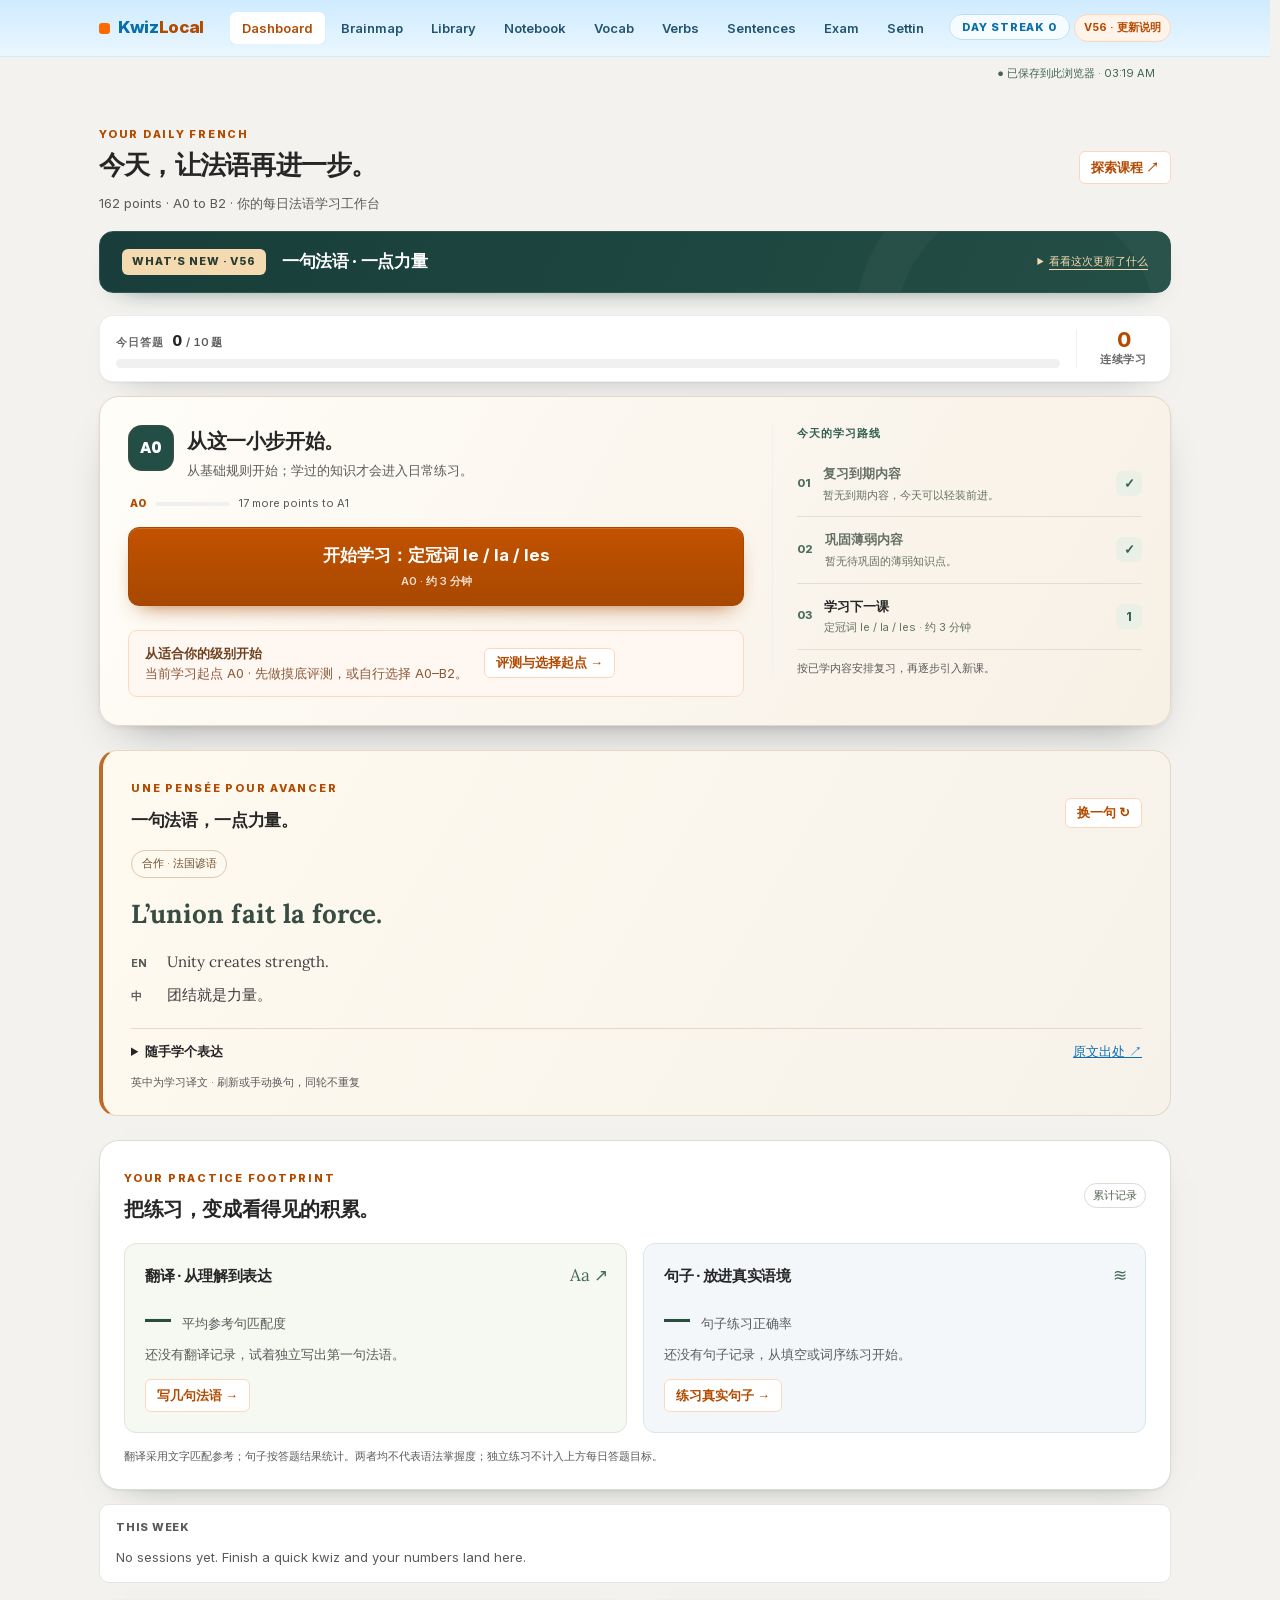
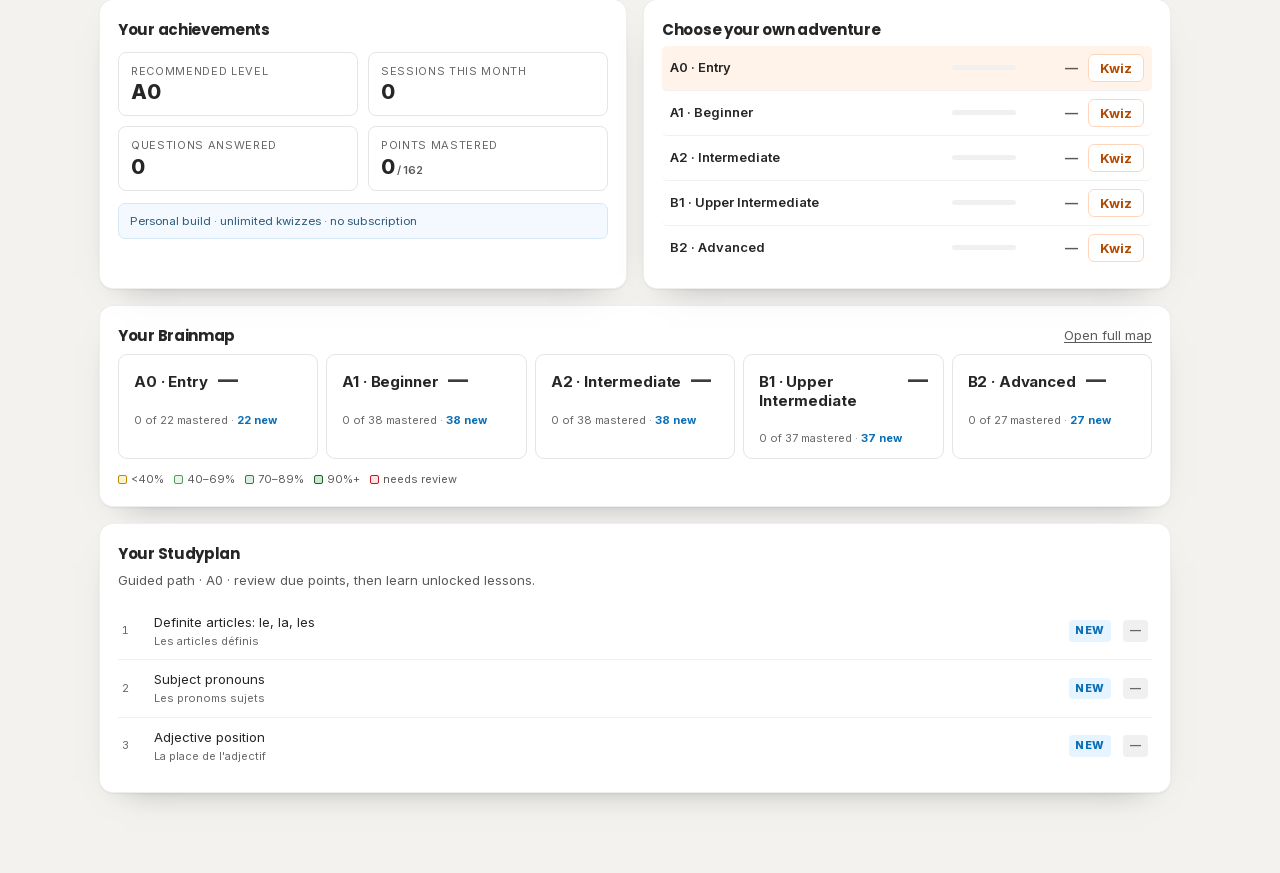
==== commit 5a63e1ed: "Add rotating trilingual proverbs and paused learning shortcuts" ====
--- a/app/index.html
+++ b/app/index.html
@@ -109,6 +109,7 @@
 <script src="reference-library.js"></script>
 <script src="batch-practice.js"></script>
 <script src="learning-support.js"></script>
+<script src="home-extras.js"></script>
 <script src="app.js"></script>
 <script>
 /* Service worker only works over http(s); skip it when opened as a file.
--- a/app/styles.css
+++ b/app/styles.css
@@ -1900,3 +1900,8 @@
 .placement-entry{align-items:center;gap:1rem;flex-wrap:wrap}.placement-guide{margin:1.25rem 0;padding:1.5rem}.placement-guide h2{font-size:var(--fs-5);margin-top:0}.placement-guide p{line-height:1.8;max-width:75ch}.placement-guide select{margin:.75rem;max-width:100%}.level-check-intro{max-width:950px}
 .word-support{background:var(--blue-soft);border:1px solid #bad8ed;border-radius:12px;padding:1rem 1.25rem;margin:1rem 0;color:var(--ink)}.word-support>b{font-size:var(--fs-2);color:var(--blue)}.word-support dl{display:flex;gap:.6rem 1.4rem;flex-wrap:wrap;margin:.75rem 0}.word-support dl>div{display:flex;gap:.5rem;align-items:baseline;max-width:100%;flex-wrap:wrap}.word-support dt{font-family:var(--font-content);font-weight:700;overflow-wrap:anywhere}.word-support dd{margin:0;font-size:var(--fs-2)}.word-support p{font-size:var(--fs-1);color:var(--muted);margin:0}
 @media(max-width:640px){.placement-guide{padding:1.25rem}.placement-guide select{display:block;margin:.75rem 0;width:100%}.word-support{padding:1rem}}
+
+/* V56: a little language inspiration beside a clear path back to learning. */
+.home-saying{position:relative;margin:1.5rem 0;padding:1.5rem 1.75rem;border:1px solid #e5d8c4;border-left:4px solid #bd6b28;border-radius:18px;background:linear-gradient(120deg,#fffaf0,#f7f2e9);overflow:hidden}.saying-heading{display:flex;justify-content:space-between;align-items:center;gap:1rem}.saying-heading h2{font-size:var(--fs-4);margin:.5rem 0 1rem}.saying-heading .btn{flex-shrink:0}.saying-theme{display:inline-block;font-size:var(--fs-1);color:#71502c;border:1px solid #dcc9af;border-radius:999px;padding:.25rem .6rem}.saying-copy blockquote{font-family:var(--font-content);font-size:var(--fs-6);font-weight:700;line-height:1.5;color:#374d43;margin:1rem 0}.saying-translation{display:flex;gap:.75rem;align-items:baseline;margin:.5rem 0;line-height:1.7;color:var(--ink2)}.saying-translation>span{flex-shrink:0;min-width:1.5rem;font-family:var(--font);font-size:var(--fs-1);font-weight:700;color:var(--muted)}.saying-translation[lang=en]{font-family:var(--font-content);font-size:var(--fs-3)}.saying-footer{display:flex;justify-content:space-between;align-items:start;gap:1.25rem;margin-top:1.25rem;padding-top:.75rem;border-top:1px solid #e5d8c4;font-size:var(--fs-2)}.saying-footer details{flex:1;min-width:0}.saying-footer summary{cursor:pointer;font-weight:700}.saying-footer p{line-height:1.8;margin:.75rem 0}.saying-source{flex-shrink:0;text-decoration:underline}.saying-caption{font-size:var(--fs-1);color:var(--muted);margin:.75rem 0 0}
+.paused-learning{margin:1.5rem 0;padding:1.25rem;background:var(--card);border:1px solid var(--line);border-radius:var(--radius)}.paused-heading h2{font-size:var(--fs-4);margin:.5rem 0}.paused-row{display:flex;align-items:center;justify-content:space-between;gap:1rem;border-top:1px solid var(--line);padding:1rem .25rem;color:var(--ink);text-decoration:none}.paused-row b{font-size:var(--fs-3)}.paused-row small{display:block;color:var(--muted);margin-top:.4rem}.paused-row>span:last-child{color:var(--brand-ink);font-size:var(--fs-2);font-weight:700;flex-shrink:0}.paused-row:hover b{text-decoration:underline}.paused-row:focus-visible{outline:2px solid var(--brand-action);outline-offset:2px}
+@media(max-width:640px){.home-saying{padding:1.25rem}.saying-heading{align-items:start}.saying-heading .studio-eyebrow{letter-spacing:.07em}.saying-footer{gap:.75rem}.saying-translation{gap:.5rem}.paused-learning{padding:1rem}}
